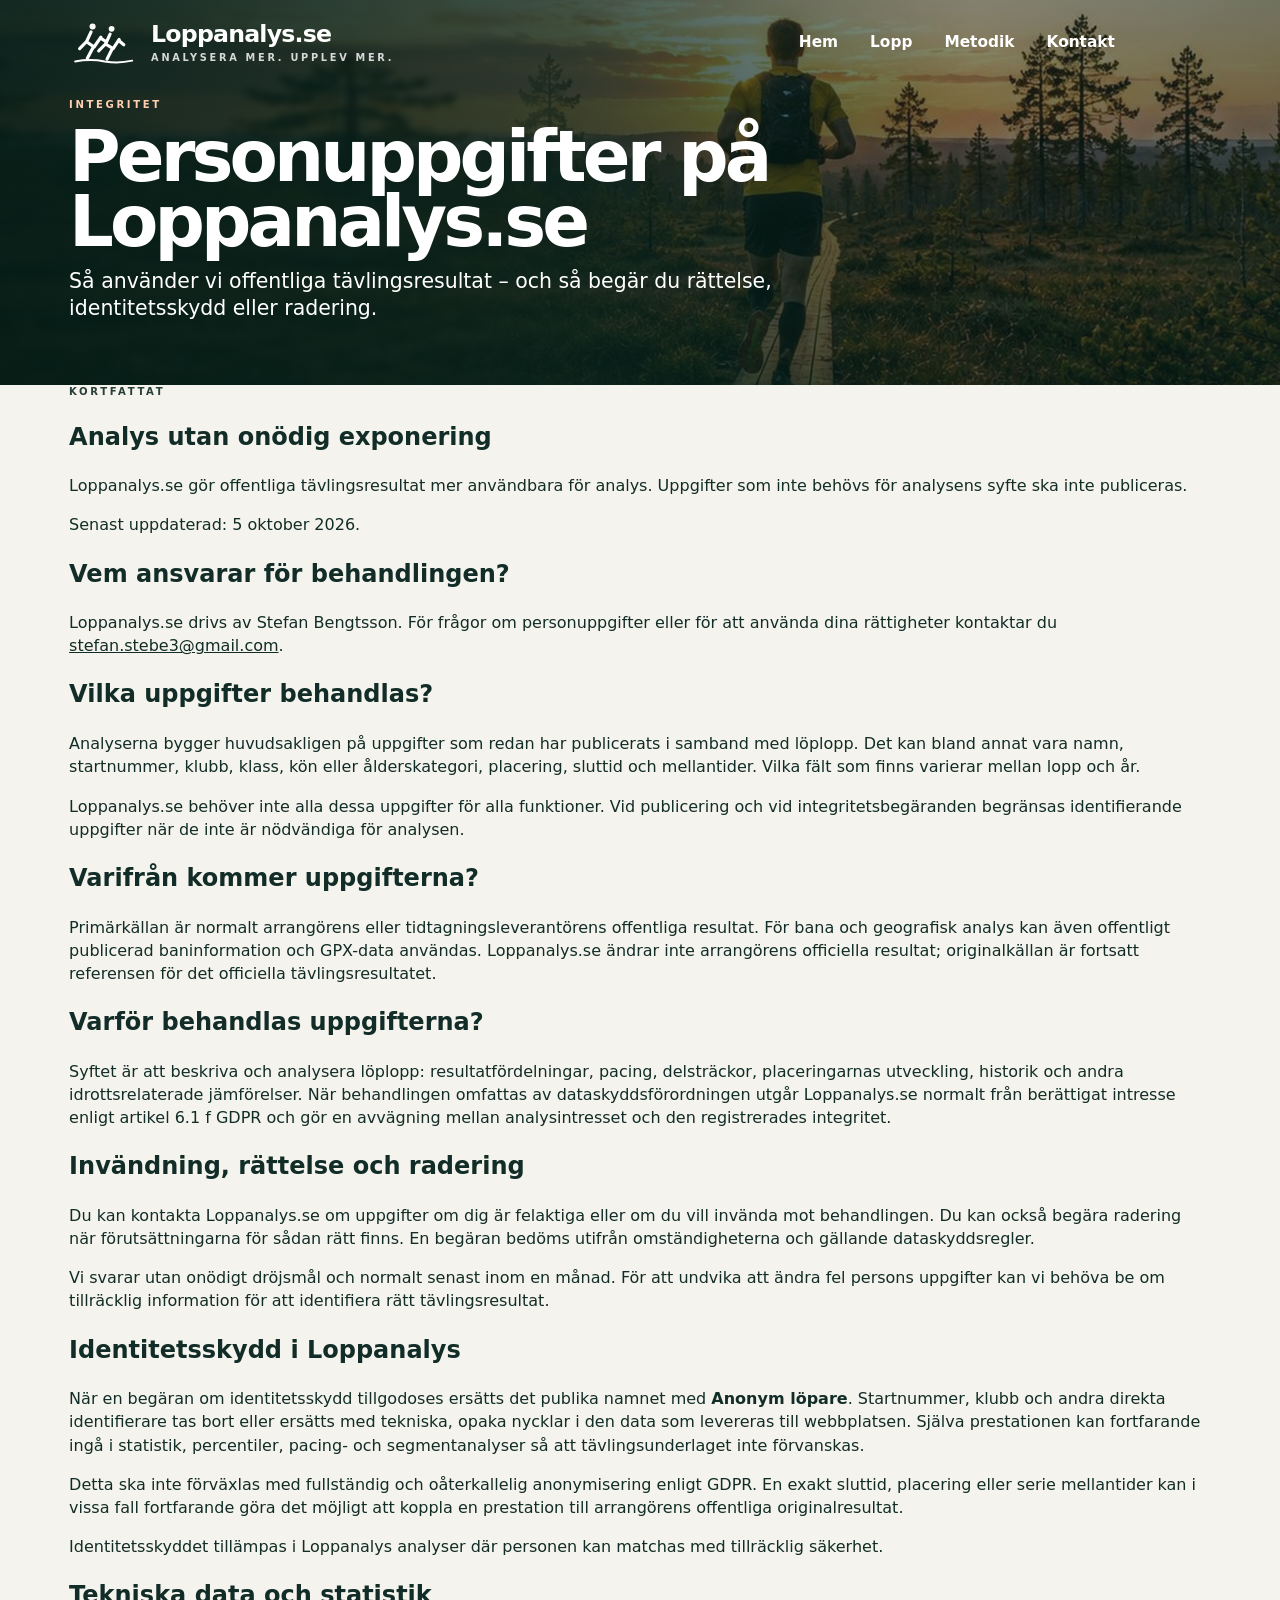
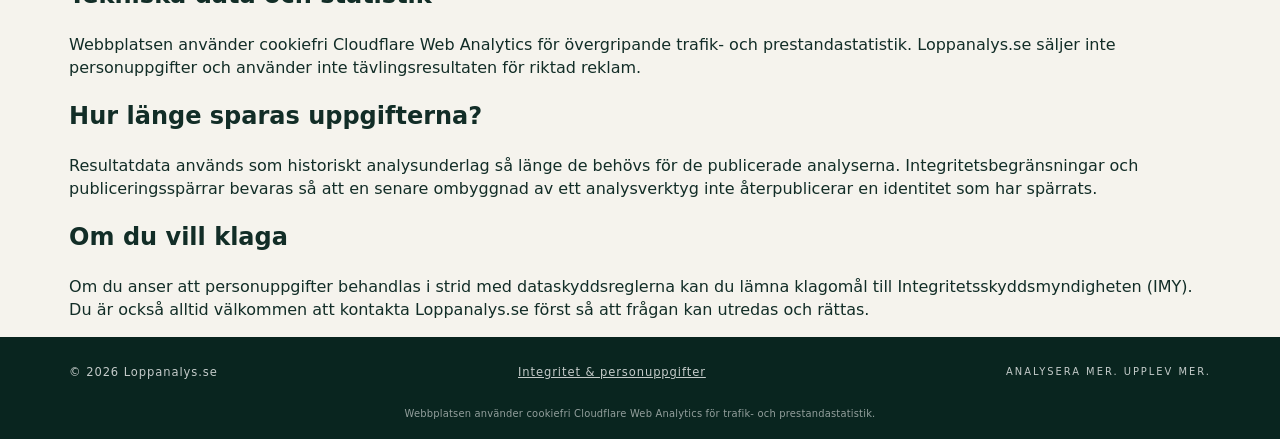
==== integritet/index.html @ 226f14db "Add privacy and personal data information page" ====
<!doctype html>
<html lang="sv">
<head>
  <meta charset="utf-8">
  <meta name="viewport" content="width=device-width, initial-scale=1">
  <title>Integritet och personuppgifter – Loppanalys.se</title>
  <meta name="description" content="Information om hur Loppanalys.se behandlar personuppgifter i offentliga tävlingsresultat och hur du begär rättelse, identitetsskydd eller radering.">
  <meta name="theme-color" content="#0d3129">
  <link rel="canonical" href="https://www.loppanalys.se/integritet/">
  <link rel="icon" href="/assets/brand-mark.svg" type="image/svg+xml">
  <link rel="stylesheet" href="/styles.css?v=20261005-privacy1">
</head>
<body class="catalog-page privacy-page">
  <a class="skip-link" href="#main">Hoppa till innehållet</a>
  <header class="site-header" data-header>
    <a class="brand" href="/#top" aria-label="Loppanalys.se – startsida">
      <img src="/assets/brand-mark-light.svg" alt="" width="84" height="58">
      <span class="brand-copy"><strong>Loppanalys.se</strong><small>Analysera mer. Upplev mer.</small></span>
    </a>
    <button class="menu-toggle" type="button" aria-expanded="false" aria-controls="site-nav" data-menu-toggle>
      <span class="sr-only">Öppna meny</span><span></span><span></span><span></span>
    </button>
    <nav id="site-nav" class="site-nav" aria-label="Huvudnavigering" data-nav>
      <a href="/#top">Hem</a><a href="/lopp/">Lopp</a><a href="/#metodik">Metodik</a><a href="/#kontakt">Kontakt</a>
    </nav>
  </header>

  <main id="main">
    <section class="catalog-hero privacy-hero" aria-labelledby="privacy-title">
      <div class="catalog-hero-media" aria-hidden="true"></div>
      <div class="catalog-hero-overlay" aria-hidden="true"></div>
      <div class="section-shell catalog-hero-inner">
        <p class="eyebrow">Integritet</p>
        <h1 id="privacy-title">Personuppgifter på Loppanalys.se</h1>
        <p class="catalog-lead">Så använder vi offentliga tävlingsresultat – och så begär du rättelse, identitetsskydd eller radering.</p>
      </div>
    </section>

    <section class="privacy-section">
      <div class="section-shell privacy-layout">
        <aside class="privacy-summary">
          <p class="eyebrow">Kortfattat</p>
          <h2>Analys utan onödig exponering</h2>
          <p>Loppanalys.se gör offentliga tävlingsresultat mer användbara för analys. Uppgifter som inte behövs för analysens syfte ska inte publiceras.</p>
          <p>Senast uppdaterad: 5 oktober 2026.</p>
        </aside>

        <div class="privacy-content">
          <section>
            <h2>Vem ansvarar för behandlingen?</h2>
            <p>Loppanalys.se drivs av Stefan Bengtsson. För frågor om personuppgifter eller för att använda dina rättigheter kontaktar du <a href="mailto:stefan.stebe3@gmail.com">stefan.stebe3@gmail.com</a>.</p>
          </section>

          <section>
            <h2>Vilka uppgifter behandlas?</h2>
            <p>Analyserna bygger huvudsakligen på uppgifter som redan har publicerats i samband med löplopp. Det kan bland annat vara namn, startnummer, klubb, klass, kön eller ålderskategori, placering, sluttid och mellantider. Vilka fält som finns varierar mellan lopp och år.</p>
            <p>Loppanalys.se behöver inte alla dessa uppgifter för alla funktioner. Vid publicering och vid integritetsbegäranden begränsas identifierande uppgifter när de inte är nödvändiga för analysen.</p>
          </section>

          <section>
            <h2>Varifrån kommer uppgifterna?</h2>
            <p>Primärkällan är normalt arrangörens eller tidtagningsleverantörens offentliga resultat. För bana och geografisk analys kan även offentligt publicerad baninformation och GPX-data användas. Loppanalys.se ändrar inte arrangörens officiella resultat; originalkällan är fortsatt referensen för det officiella tävlingsresultatet.</p>
          </section>

          <section>
            <h2>Varför behandlas uppgifterna?</h2>
            <p>Syftet är att beskriva och analysera löplopp: resultatfördelningar, pacing, delsträckor, placeringarnas utveckling, historik och andra idrottsrelaterade jämförelser. När behandlingen omfattas av dataskyddsförordningen utgår Loppanalys.se normalt från berättigat intresse enligt artikel 6.1 f GDPR och gör en avvägning mellan analysintresset och den registrerades integritet.</p>
          </section>

          <section>
            <h2>Invändning, rättelse och radering</h2>
            <p>Du kan kontakta Loppanalys.se om uppgifter om dig är felaktiga eller om du vill invända mot behandlingen. Du kan också begära radering när förutsättningarna för sådan rätt finns. En begäran bedöms utifrån omständigheterna och gällande dataskyddsregler.</p>
            <p>Vi svarar utan onödigt dröjsmål och normalt senast inom en månad. För att undvika att ändra fel persons uppgifter kan vi behöva be om tillräcklig information för att identifiera rätt tävlingsresultat.</p>
          </section>

          <section>
            <h2>Identitetsskydd i Loppanalys</h2>
            <p>När en begäran om identitetsskydd tillgodoses ersätts det publika namnet med <strong>Anonym löpare</strong>. Startnummer, klubb och andra direkta identifierare tas bort eller ersätts med tekniska, opaka nycklar i den data som levereras till webbplatsen. Själva prestationen kan fortfarande ingå i statistik, percentiler, pacing- och segmentanalyser så att tävlingsunderlaget inte förvanskas.</p>
            <p>Detta ska inte förväxlas med fullständig och oåterkallelig anonymisering enligt GDPR. En exakt sluttid, placering eller serie mellantider kan i vissa fall fortfarande göra det möjligt att koppla en prestation till arrangörens offentliga originalresultat.</p>
            <p>Identitetsskyddet tillämpas i Loppanalys analyser där personen kan matchas med tillräcklig säkerhet.</p>
          </section>

          <section>
            <h2>Tekniska data och statistik</h2>
            <p>Webbplatsen använder cookiefri Cloudflare Web Analytics för övergripande trafik- och prestandastatistik. Loppanalys.se säljer inte personuppgifter och använder inte tävlingsresultaten för riktad reklam.</p>
          </section>

          <section>
            <h2>Hur länge sparas uppgifterna?</h2>
            <p>Resultatdata används som historiskt analysunderlag så länge de behövs för de publicerade analyserna. Integritetsbegränsningar och publiceringsspärrar bevaras så att en senare ombyggnad av ett analysverktyg inte återpublicerar en identitet som har spärrats.</p>
          </section>

          <section>
            <h2>Om du vill klaga</h2>
            <p>Om du anser att personuppgifter behandlas i strid med dataskyddsreglerna kan du lämna klagomål till Integritetsskyddsmyndigheten (IMY). Du är också alltid välkommen att kontakta Loppanalys.se först så att frågan kan utredas och rättas.</p>
          </section>
        </div>
      </div>
    </section>
  </main>

  <footer class="site-footer">
    <div class="section-shell footer-inner">
      <span>© 2026 Loppanalys.se</span>
      <span><a href="/integritet/">Integritet &amp; personuppgifter</a></span>
      <span>Analysera mer. Upplev mer.</span>
    </div>
    <div class="section-shell footer-analytics">Webbplatsen använder cookiefri Cloudflare Web Analytics för trafik- och prestandastatistik.</div>
  </footer>
  <script type="module" src="/script.js?v=20260930-ost1"></script>
  <script>
    if (window.location.hostname === 'www.loppanalys.se') {
      const cloudflareAnalytics = document.createElement('script');
      cloudflareAnalytics.type = 'module';
      cloudflareAnalytics.src = 'https://static.cloudflareinsights.com/beacon.min.js';
      cloudflareAnalytics.dataset.cfBeacon = '{"token":"5cb546838de64a1788ce6610d6cba5e0"}';
      document.body.appendChild(cloudflareAnalytics);
    }
  </script>
</body>
</html>
---- styles.css ----
:root{
  --pine-950:#09251f;
  --pine-900:#0d3129;
  --pine-800:#123e33;
  --pine-700:#1a5545;
  --paper:#fbfaf6;
  --white:#fff;
  --ink:#122d27;
  --muted:#5d6d68;
  --orange:#f5823a;
  --line:rgba(16,41,35,.12);
  --shadow:0 18px 48px rgba(13,49,41,.13);
  --max:1536px;
}
*{box-sizing:border-box}
html{scroll-behavior:smooth}
body{
  margin:0;
  background:var(--paper);
  color:var(--ink);
  font-family:Inter,ui-sans-serif,system-ui,-apple-system,BlinkMacSystemFont,"Segoe UI",sans-serif;
  line-height:1.45;
  text-rendering:optimizeLegibility;
}
img{display:block;max-width:100%}
a{color:inherit}
button{font:inherit}
.sr-only{position:absolute;width:1px;height:1px;padding:0;margin:-1px;overflow:hidden;clip:rect(0,0,0,0);white-space:nowrap;border:0}
.skip-link{
  position:fixed;left:16px;top:10px;z-index:1000;transform:translateY(-160%);
  background:#fff;color:var(--pine-950);padding:10px 14px;border-radius:10px;font-weight:800;box-shadow:var(--shadow)
}
.skip-link:focus{transform:translateY(0)}

.site-header{
  position:absolute;inset:0 0 auto;z-index:30;
  width:min(100%,var(--max));margin-inline:auto;
  display:flex;align-items:center;justify-content:space-between;gap:28px;
  padding:18px clamp(28px,5.4vw,84px) 14px;
  color:var(--pine-950)
}
.brand{display:flex;align-items:center;gap:12px;text-decoration:none;min-width:max-content}
.brand img{width:70px;height:52px;object-fit:contain}
.brand-copy{display:grid;gap:4px}
.brand-copy strong{font-size:clamp(1.2rem,1.85vw,1.78rem);line-height:.98;font-weight:850;letter-spacing:-.035em}
.brand-copy small{text-transform:uppercase;font-size:.61rem;letter-spacing:.28em;font-weight:720;color:#223e36}
.site-nav{display:flex;align-items:center;gap:clamp(23px,2.5vw,39px);font-size:.96rem;font-weight:600;margin-right:96px}
.site-nav a{text-decoration:none;padding:10px 0 14px;position:relative}
.site-nav a:after{content:"";position:absolute;left:0;right:100%;bottom:4px;height:2px;background:var(--pine-900);transition:right .18s ease}
.site-nav a:hover:after,.site-nav a:focus-visible:after,.site-nav a.active:after{right:0}
.menu-toggle{
  display:none;border:1px solid rgba(11,48,40,.25);background:rgba(255,255,255,.72);
  width:44px;height:44px;border-radius:50%;padding:11px;backdrop-filter:blur(8px)
}
.menu-toggle span:not(.sr-only){display:block;height:2px;background:var(--pine-950);margin:5px 0;border-radius:2px}

.hero{
  position:relative;height:490px;min-height:490px;color:#fff;overflow:hidden;background:#34423a
}
.hero-media{
  position:absolute;inset:0;
  background-image:url('assets/hero-approved.jpg');
  background-size:cover;
  background-position:center 16%;
  transform:scale(1.002)
}
.hero-overlay{
  position:absolute;inset:0;
  background:
    linear-gradient(90deg,rgba(5,24,20,.18) 0%,rgba(5,24,20,.10) 34%,rgba(5,24,20,.01) 62%,rgba(5,24,20,0) 100%),
    linear-gradient(180deg,rgba(255,255,255,.02) 0%,rgba(255,255,255,0) 17%,rgba(3,19,16,.06) 30%,rgba(3,19,16,.17) 56%,rgba(3,19,16,.56) 100%)
}
.hero-inner{
  position:relative;z-index:2;height:100%;
  max-width:var(--max);margin:auto;
  padding:134px clamp(28px,5.4vw,84px) 16px;
  display:flex;flex-direction:column
}
.hero-copy{width:min(545px,48%)}
.hero h1{
  font-size:clamp(4.2rem,5.8vw,5.75rem);line-height:.9;letter-spacing:-.055em;
  margin:0 0 12px;font-weight:900
}
.hero-kicker{
  font-size:clamp(1.65rem,2.4vw,2.25rem);line-height:1.08;margin:0 0 11px;
  letter-spacing:-.025em;font-weight:450
}
.hero-text{
  font-size:clamp(1rem,1.25vw,1.18rem);line-height:1.5;max-width:520px;margin:0;color:rgba(255,255,255,.95)
}
.hero-actions{display:flex;gap:20px;flex-wrap:wrap;margin-top:24px}
.button{
  display:inline-flex;align-items:center;justify-content:center;gap:16px;min-width:198px;
  padding:12px 23px;border-radius:999px;text-decoration:none;font-weight:820;font-size:.92rem;
  transition:transform .18s ease,box-shadow .18s ease,background .18s ease
}
.button:hover,.button:focus-visible{transform:translateY(-2px)}
.button-primary{background:var(--orange);color:#12281f;box-shadow:0 8px 22px rgba(255,132,49,.22)}
.button-primary:hover,.button-primary:focus-visible{background:#ff9554;box-shadow:0 12px 28px rgba(255,132,49,.3)}
.button-ghost{min-width:142px;border:1.5px solid rgba(255,255,255,.95);color:#fff;background:rgba(5,25,20,.14);backdrop-filter:blur(5px)}

.hero-bottom{
  margin-top:auto;display:flex;align-items:flex-end;justify-content:space-between;gap:32px
}
.hero-features{
  width:min(930px,72%);display:grid;grid-template-columns:280px 345px minmax(0,1fr);
  padding-bottom:2px
}
.hero-features article{display:flex;align-items:center;gap:13px;padding:0 25px;border-right:1px solid rgba(255,255,255,.55)}
.hero-features article:first-child{padding-left:0}
.hero-features article:last-child{border-right:0}
.hero-features svg{width:34px;height:34px;flex:0 0 auto;fill:#fff;stroke:#fff;stroke-width:2.4;stroke-linecap:round;stroke-linejoin:round}
.hero-features article:nth-child(2) svg,.hero-features article:nth-child(3) svg{fill:none}
.hero-features div{display:grid;gap:2px}
.hero-features strong{font-size:.89rem;line-height:1.15}
.hero-features span{font-size:.72rem;line-height:1.25;color:rgba(255,255,255,.9)}
.hero-signature{
  margin:0 2px 8px 0;white-space:nowrap;text-transform:uppercase;
  letter-spacing:.28em;font-size:.63rem;font-weight:760;color:rgba(255,255,255,.95)
}
.hero-signature span{padding:0 .45em;color:rgba(255,255,255,.68)}

.section-shell{max-width:var(--max);margin:auto;padding-inline:clamp(28px,5.4vw,84px)}
.race-layout.section-shell{max-width:var(--max)}

.race-section{
  position:relative;background:var(--paper);overflow:hidden;box-shadow:inset 0 -1px rgba(16,41,35,.08)
}
.contour-panel{
  position:absolute;inset:0 72% 0 0;background-image:url('assets/topography.svg');
  background-size:390px 390px;opacity:.19;pointer-events:none
}
.race-layout{
  position:relative;height:317px;
  display:grid;grid-template-columns:minmax(270px,290px) minmax(0,1fr);
  gap:35px;align-items:center;
  padding-top:21px;padding-bottom:23px;
  padding-left:clamp(28px,5.4vw,84px);padding-right:clamp(28px,3vw,46px)
}
.race-intro{align-self:center}
.eyebrow{
  margin:0 0 18px;text-transform:uppercase;letter-spacing:.26em;
  font-size:.63rem;font-weight:850;color:#263f38
}
.race-intro h2{
  font-size:clamp(2rem,2.35vw,2.25rem);line-height:1.06;letter-spacing:-.045em;
  margin:0 0 18px;max-width:310px
}
.race-intro>p:last-child{color:#3f4d49;font-size:.98rem;line-height:1.42;max-width:310px;margin:0}

.race-grid{display:grid;grid-template-columns:repeat(3,minmax(0,1fr));gap:18px}
.race-card{
  height:270px;background:#fff;border-radius:14px;overflow:hidden;
  box-shadow:0 8px 24px rgba(13,49,41,.09);min-width:0;position:relative;
  border:1px solid rgba(18,45,39,.07);
  transition:transform .2s ease,box-shadow .2s ease
}
.race-card-hit{display:block;color:inherit;text-decoration:none;height:100%}
.race-card.available:hover,.race-card.available:focus-within{transform:translateY(-4px);box-shadow:0 16px 34px rgba(8,31,26,.16)}
.race-card-media{height:176px;background:#899a92;position:relative;overflow:hidden}
.race-card-media img{width:100%;height:100%;object-fit:cover;transition:transform .55s ease}
.race-card.available:hover .race-card-media img,.race-card.available:focus-within .race-card-media img{transform:scale(1.035)}
.race-card-media:after{
  content:"";position:absolute;inset:0;
  background:linear-gradient(0deg,rgba(7,31,25,.12),transparent 50%)
}
.status-pill{
  position:absolute;z-index:2;right:9px;top:9px;background:rgba(255,255,255,.94);
  border-radius:999px;padding:6px 11px;font-size:.64rem;font-weight:850;letter-spacing:.035em;text-transform:uppercase;
  color:#32423d;box-shadow:0 3px 10px rgba(0,0,0,.08)
}
.status-pill.available:before{content:"";display:inline-block;width:7px;height:7px;margin-right:6px;background:#53b76b;border-radius:50%}
.race-card-body{
  min-height:94px;display:grid;grid-template-columns:1fr auto;gap:14px;
  padding:10px 14px 12px 15px;align-items:center
}
.race-card-body h3{font-size:1.12rem;line-height:1.08;margin:0 0 6px;letter-spacing:-.025em}
.race-card-body p{margin:0;color:#6a706e;font-size:.71rem;line-height:1.45}
.race-card-action{
  width:39px;height:39px;border-radius:50%;background:#eff0ec;display:grid;place-items:center;
  font-size:1.16rem;font-weight:760;color:#17382f;
  transition:background .18s ease,transform .18s ease
}
.race-card.available:hover .race-card-action,.race-card.available:focus-within .race-card-action{background:var(--orange);transform:translateX(2px)}
.race-card.coming .race-card-media img{filter:none;transform:none}
.race-card.coming .race-card-media:after{background:transparent}
.race-card.coming .race-card-action{color:#223b33}

.insight-band{
  position:relative;height:217px;min-height:217px;color:#fff;background:#0d3129;overflow:hidden
}
.insight-bg{
  position:absolute;inset:0;
  background:
    linear-gradient(90deg,rgba(7,34,28,.84),rgba(7,38,31,.90)),
    url('assets/insight-approved.jpg') center center/cover no-repeat;
  filter:saturate(.78)
}
.insight-layout{
  position:relative;z-index:1;height:217px;min-height:217px;
  display:grid;grid-template-columns:270px minmax(0,1fr) 290px;
  align-items:center;gap:20px;
  padding-top:20px;padding-bottom:20px
}
.insight-quote{margin:0;padding:0 22px 0 0;align-self:center;position:relative}
.insight-quote>span{
  display:block;color:var(--orange);font-family:Georgia,serif;
  font-size:4rem;line-height:.6;font-weight:800;margin:0 0 10px -4px
}
.insight-quote p{
  margin:0;color:#fff;font-family:Georgia,"Times New Roman",serif;
  font-style:italic;font-size:1.78rem;line-height:1.08;letter-spacing:-.02em
}
.insight-quote i{display:block;width:48px;height:4px;background:var(--orange);margin:20px 0 0 8px;transform:rotate(-4deg)}

.insight-features{
  display:grid;grid-template-columns:repeat(4,minmax(0,1fr));align-items:start
}
.insight-features article{text-align:center;padding:0 10px}
.insight-features svg{
  display:block;margin:0 auto 9px;width:39px;height:39px;
  fill:#fff;stroke:#fff;stroke-width:2.4;stroke-linecap:round;stroke-linejoin:round
}
.insight-features article:nth-child(2) svg,
.insight-features article:nth-child(3) svg,
.insight-features article:nth-child(4) svg{fill:none}
.insight-features strong{display:block;font-size:.82rem;line-height:1.2;margin-bottom:8px}
.insight-features p{margin:0;color:rgba(255,255,255,.9);font-size:.72rem;line-height:1.45}

.insight-brand{
  min-height:166px;border-left:1px solid rgba(255,255,255,.55);
  display:flex;flex-direction:column;align-items:center;justify-content:center;text-align:center;padding-left:26px
}
.insight-brand img{width:65px;height:44px;margin-bottom:1px}
.insight-brand strong{font-size:1.18rem;line-height:1;font-weight:850;letter-spacing:-.025em}
.insight-brand small{text-transform:uppercase;letter-spacing:.25em;font-size:.49rem;margin-top:10px;font-weight:750;color:rgba(255,255,255,.88)}
.brand-rule{width:56px;height:1px;background:rgba(255,255,255,.55);margin:15px 0 12px}
.insight-brand p{
  margin:0;text-transform:uppercase;letter-spacing:.36em;font-size:.59rem;white-space:nowrap;color:#fff
}

/* Four featured analyses: keep the existing card visual language in a balanced 2-by-2 grid. */
.race-layout{height:auto;min-height:317px;padding-top:34px;padding-bottom:34px}
.race-layout .race-grid{grid-template-columns:repeat(2,minmax(0,1fr))}
.race-layout .race-card{height:auto;min-height:294px}

@media (max-width:1120px){
  .site-header{padding-inline:28px}
  .site-nav{margin-right:0}
  .hero-inner,.section-shell{padding-inline:28px}
  .hero-copy{width:58%}
  .hero-signature{display:none}
  .hero-features{width:100%;grid-template-columns:repeat(3,minmax(0,1fr))}
  .race-layout{grid-template-columns:250px minmax(0,1fr);gap:24px}
  .race-card{height:262px}.race-card-media{height:168px}
  .insight-layout{grid-template-columns:210px 1fr 230px}
  .insight-quote p{font-size:1.48rem}
  .insight-features article{padding-inline:5px}
}
@media (max-width:900px){
  .site-nav{gap:18px;font-size:.9rem}
  .insight-band{height:auto;min-height:0}
  .insight-layout{height:auto;min-height:0}
  .hero{height:570px;min-height:570px}
  .hero-inner{padding-top:126px}
  .hero-copy{width:68%}
  .hero-features strong{font-size:.8rem}.hero-features span{font-size:.66rem}
  .race-layout{height:auto;grid-template-columns:1fr;gap:22px;padding-top:34px;padding-bottom:36px}
  .race-intro{display:grid;grid-template-columns:1fr 1fr;column-gap:30px}
  .race-intro .eyebrow{grid-column:1/-1;margin-bottom:8px}
  .race-intro h2{max-width:460px;margin-bottom:0}
  .race-grid{width:100%}
  .insight-layout{grid-template-columns:1fr;gap:28px;padding-top:38px;padding-bottom:38px}
  .insight-quote{text-align:center;padding:0}
  .insight-quote>span{margin-left:0}
  .insight-quote i{margin-inline:auto}
  .insight-brand{border-left:0;border-top:1px solid rgba(255,255,255,.4);padding:28px 0 0;min-height:0}
}
@media (max-width:720px){
  .site-header{padding:14px 18px}
  .brand img{width:64px;height:46px}.brand-copy strong{font-size:1.05rem}.brand-copy small{font-size:.46rem;letter-spacing:.2em}
  .menu-toggle{display:block;z-index:32}
  .site-nav{
    position:absolute;right:18px;top:70px;display:none;min-width:190px;padding:10px;border-radius:14px;
    background:rgba(250,249,245,.97);box-shadow:var(--shadow);color:var(--pine-950);
    flex-direction:column;align-items:stretch;gap:0
  }
  .site-nav.open{display:flex}
  .site-nav a{padding:9px 11px}.site-nav a:after{display:none}
  .hero{height:710px;min-height:710px}
  .hero-media{background-position:62% center}
  .hero-overlay{
    background:
      linear-gradient(180deg,rgba(255,255,255,.08) 0%,rgba(6,28,23,.10) 17%,rgba(5,27,22,.55) 42%,rgba(3,20,16,.82) 100%),
      linear-gradient(90deg,rgba(4,24,19,.5),rgba(4,24,19,.08))
  }
  .hero-inner{padding:125px 20px 17px}
  .hero-copy{width:100%;max-width:560px}
  .hero h1{font-size:clamp(3.7rem,16vw,5rem)}
  .hero-kicker{font-size:1.48rem}
  .hero-text{font-size:.98rem;max-width:500px}
  .hero-actions{gap:10px}.button{min-width:0;padding:11px 16px;font-size:.86rem}
  .hero-bottom{display:block}
  .hero-features{grid-template-columns:1fr;padding-top:10px}
  .hero-features article{padding:10px 0;border-right:0;border-top:1px solid rgba(255,255,255,.28)}
  .hero-features svg{width:29px;height:29px}
  .section-shell{padding-inline:20px}
  .race-intro{display:block}.race-intro h2{margin-bottom:12px}
  .race-grid,.race-layout .race-grid{grid-template-columns:1fr}
  .race-card{height:auto}.race-card-media{height:auto;aspect-ratio:2/1}.race-card-body{min-height:94px}
  .insight-features{grid-template-columns:repeat(2,1fr);row-gap:34px}
}
@media (max-width:430px){
  .brand-copy small{display:none}
  .hero{height:825px;min-height:825px}
  .hero-inner{padding-top:117px}
  .hero h1{font-size:3.7rem}
  .hero-kicker{font-size:1.35rem}
  .hero-actions .button{flex:1 1 100%}
  .race-intro h2{font-size:2rem}
  .insight-features{grid-template-columns:1fr}
  .insight-brand p{letter-spacing:.25em;font-size:.53rem}
}
@media (prefers-reduced-motion:reduce){
  html{scroll-behavior:auto}
  *,*:before,*:after{transition:none!important;animation:none!important}
}

/* Shared focus, methodology, contact and race catalogue */
:where(a,button):focus-visible{outline:3px solid var(--orange);outline-offset:4px}
#metodik,#kontakt{scroll-margin-top:24px}

.method-section{
  position:relative;overflow:hidden;background:#f5f3ed;
  border-bottom:1px solid var(--line)
}
.method-contour{
  position:absolute;inset:0 0 0 67%;background:url('/assets/topography.svg') center/430px 430px;
  opacity:.13;pointer-events:none
}
.method-layout{
  position:relative;display:grid;grid-template-columns:minmax(250px,320px) minmax(0,1fr);
  gap:clamp(42px,5vw,78px);padding-top:76px;padding-bottom:82px
}
.method-intro{align-self:start;position:sticky;top:32px}
.method-intro .eyebrow,.contact-copy .eyebrow,.catalog-heading .eyebrow{color:#c85b21}
.method-intro h2,.contact-copy h2,.catalog-heading h2{
  margin:0;letter-spacing:-.045em;line-height:1.04;font-size:clamp(2.25rem,3.2vw,3.35rem)
}
.method-lead{margin:20px 0 14px;font-size:1.14rem;font-weight:760;color:var(--pine-800)}
.method-intro>p:last-child{margin:0;color:#455651;line-height:1.65;font-size:.97rem}
.method-grid{display:grid;grid-template-columns:repeat(2,minmax(0,1fr));gap:18px}
.method-card{
  position:relative;min-width:0;padding:27px 27px 25px;background:rgba(255,255,255,.88);
  border:1px solid rgba(18,45,39,.09);border-radius:16px;box-shadow:0 12px 34px rgba(13,49,41,.075)
}
.method-card:before{
  content:"";position:absolute;left:27px;top:0;width:42px;height:3px;background:var(--orange);border-radius:0 0 4px 4px
}
.method-label{
  margin:0 0 12px;text-transform:uppercase;letter-spacing:.2em;font-size:.62rem;
  font-weight:850;color:#a7481c
}
.method-card h3{margin:0 0 13px;font-size:1.18rem;line-height:1.2;letter-spacing:-.025em}
.method-card p:not(.method-label){margin:0;color:#52615d;font-size:.84rem;line-height:1.58}
.method-card p+p{margin-top:10px!important}

.contact-section{position:relative;overflow:hidden;background:var(--paper)}
.contact-contour{
  position:absolute;inset:0 64% 0 0;background:url('/assets/topography.svg') center/410px 410px;
  opacity:.16;pointer-events:none
}
.contact-layout{
  position:relative;display:grid;grid-template-columns:minmax(0,.95fr) minmax(360px,1.05fr);
  gap:clamp(48px,7vw,104px);align-items:center;padding-top:74px;padding-bottom:78px
}
.contact-copy h2{margin-bottom:24px}
.contact-copy>p:not(.eyebrow){max-width:660px;margin:0;color:#465752;font-size:.96rem;line-height:1.64}
.contact-copy>p+p{margin-top:13px!important}
.contact-options{display:grid;gap:12px}
.contact-card{
  display:grid;grid-template-columns:46px minmax(0,1fr) auto;align-items:center;gap:16px;
  min-width:0;padding:17px 19px;text-decoration:none;background:#fff;border:1px solid rgba(18,45,39,.1);
  border-radius:15px;box-shadow:0 8px 24px rgba(13,49,41,.075);
  transition:transform .18s ease,border-color .18s ease,box-shadow .18s ease
}
.contact-card:hover,.contact-card:focus-visible{
  transform:translateY(-2px);border-color:rgba(245,130,58,.7);box-shadow:0 13px 28px rgba(13,49,41,.12)
}
.contact-card svg{
  width:42px;height:42px;padding:8px;border-radius:12px;background:#edf1ed;
  fill:none;stroke:var(--pine-800);stroke-width:1.8;stroke-linecap:round;stroke-linejoin:round
}
.contact-card .icon-dot,.contact-card .icon-fill{fill:var(--pine-800);stroke:none}
.contact-card>span:nth-child(2){display:grid;min-width:0;gap:3px}
.contact-card strong{font-size:.8rem;text-transform:uppercase;letter-spacing:.1em}
.contact-card small{min-width:0;color:#5a6864;font-size:.82rem;line-height:1.35;overflow-wrap:anywhere}
.contact-arrow{font-size:1.25rem;font-weight:750;color:var(--pine-800)}

.site-footer{background:var(--pine-950);color:rgba(255,255,255,.76)}
.footer-inner{
  min-height:70px;display:flex;align-items:center;justify-content:space-between;gap:22px;
  font-size:.72rem;letter-spacing:.08em
}
.footer-inner span:last-child{text-transform:uppercase;letter-spacing:.2em;font-size:.62rem}

.catalog-page{background:#f5f3ed}
.catalog-page .site-header{color:#fff}
.catalog-page .brand-copy small{color:rgba(255,255,255,.82)}
.catalog-page .site-nav a:after{background:var(--orange)}
.catalog-page .menu-toggle{border-color:rgba(255,255,255,.46);background:rgba(6,31,25,.32)}
.catalog-page .menu-toggle span:not(.sr-only){background:#fff}
.catalog-hero{
  position:relative;height:385px;min-height:385px;color:#fff;overflow:hidden;background:var(--pine-900)
}
.catalog-hero-media{
  position:absolute;inset:0;background:url('/assets/hero-approved.jpg') center 16%/cover no-repeat;
  transform:scale(1.002)
}
.catalog-hero-overlay{
  position:absolute;inset:0;background:
    linear-gradient(90deg,rgba(5,30,24,.86) 0%,rgba(7,38,31,.62) 45%,rgba(7,38,31,.18) 76%,rgba(7,38,31,.28) 100%),
    linear-gradient(180deg,rgba(5,28,23,.35),rgba(5,28,23,.58))
}
.catalog-hero-inner{
  position:relative;z-index:1;height:100%;display:flex;flex-direction:column;justify-content:flex-end;
  padding-top:124px;padding-bottom:54px
}
.catalog-hero .eyebrow{color:#ffd0b0;margin-bottom:13px}
.catalog-hero h1{
  margin:0 0 13px;font-size:clamp(3.35rem,5.5vw,5rem);line-height:.92;letter-spacing:-.055em
}
.catalog-hero .catalog-lead{margin:0 0 8px;max-width:710px;font-size:clamp(1.1rem,1.6vw,1.45rem);line-height:1.35}
.catalog-hero .catalog-note{margin:0;max-width:650px;color:rgba(255,255,255,.82);font-size:.94rem}
.catalog-section{position:relative;overflow:hidden;background:#f5f3ed}
.catalog-section:before{
  content:"";position:absolute;inset:0 72% 0 0;background:url('/assets/topography.svg') center/430px 430px;
  opacity:.15
}
.catalog-shell{position:relative;max-width:1320px;padding-top:64px;padding-bottom:72px}
.catalog-heading{display:grid;grid-template-columns:minmax(250px,.7fr) minmax(320px,1fr);gap:50px;align-items:end;margin-bottom:34px}
.catalog-heading .eyebrow{grid-column:1/-1;margin-bottom:-30px}
.catalog-heading h2{font-size:clamp(2.1rem,3vw,3rem)}
.catalog-heading>p:last-child{margin:0;color:#52615d;line-height:1.6;max-width:570px}
.catalog-grid{grid-template-columns:repeat(3,minmax(0,1fr));gap:24px}
.catalog-grid .race-card{height:auto;min-height:310px}
.catalog-grid .race-card-media{height:190px}
.catalog-grid .race-card-body{min-height:120px;padding:14px 18px 15px}
.catalog-grid .race-card-body h3{font-size:1.22rem}
.catalog-grid .race-card-body p{font-size:.82rem}
.catalog-grid .race-card.coming{opacity:.82}
.catalog-endnote{
  display:flex;align-items:center;justify-content:space-between;gap:24px;margin-top:34px;
  padding:22px 25px;border:1px solid rgba(18,45,39,.1);border-radius:15px;background:rgba(255,255,255,.72)
}
.catalog-endnote p{margin:0;color:#455651}
.catalog-endnote a{font-weight:800;color:var(--pine-800);text-underline-offset:4px}

@media (max-width:1050px){
  .method-layout{grid-template-columns:1fr;gap:35px}
  .method-intro{position:static;max-width:760px}
  .contact-layout{grid-template-columns:1fr;gap:38px}
  .contact-copy{max-width:800px}
  .contact-options{grid-template-columns:repeat(3,minmax(0,1fr))}
  .contact-card{grid-template-columns:40px minmax(0,1fr);align-content:start}
  .contact-card svg{width:38px;height:38px}
  .contact-arrow{display:none}
  .catalog-grid{grid-template-columns:repeat(2,minmax(0,1fr))}
}
@media (max-width:720px){
  #metodik,#kontakt{scroll-margin-top:0}
  .method-layout,.contact-layout{padding-top:54px;padding-bottom:58px}
  .method-grid{grid-template-columns:1fr}
  .method-card{padding:25px 22px 23px}
  .method-card:before{left:22px}
  .contact-options{grid-template-columns:1fr}
  .contact-card{grid-template-columns:42px minmax(0,1fr) auto}
  .contact-arrow{display:block}
  .footer-inner{min-height:82px;flex-direction:column;justify-content:center;text-align:center;gap:6px}
  .catalog-page .site-nav{color:var(--pine-950)}
  .catalog-page .site-nav a:after{display:none}
  .catalog-hero{height:430px;min-height:430px}
  .catalog-hero-media{background-position:64% 16%}
  .catalog-hero-overlay{background:linear-gradient(90deg,rgba(4,28,22,.86),rgba(5,31,25,.46)),linear-gradient(180deg,rgba(5,28,23,.22),rgba(5,28,23,.7))}
  .catalog-hero-inner{padding-top:115px;padding-bottom:48px}
  .catalog-hero h1{font-size:3.45rem}
  .catalog-section:before{inset:0 35% 0 0}
  .catalog-shell{padding-top:49px;padding-bottom:58px}
  .catalog-heading{display:block;margin-bottom:26px}
  .catalog-heading .eyebrow{margin-bottom:15px}
  .catalog-heading h2{margin-bottom:15px}
  .catalog-grid{grid-template-columns:1fr}
  .catalog-grid .race-card{height:auto}
  .catalog-grid .race-card-media{height:auto;aspect-ratio:2/1}
  .catalog-grid .race-card-body{min-height:108px}
  .catalog-endnote{align-items:flex-start;flex-direction:column}
}
@media (max-width:430px){
  .method-intro h2,.contact-copy h2{font-size:2.25rem}
  .method-card h3{font-size:1.08rem}
  .contact-card{padding:15px 14px;gap:12px}
  .contact-card small{font-size:.77rem}
  .catalog-hero h1{font-size:3.15rem}
  .catalog-hero .catalog-lead{font-size:1.05rem}
}
.footer-analytics{
  padding-top:0;
  padding-bottom:18px;
  text-align:center;
  font-size:.62rem;
  line-height:1.4;
  color:rgba(255,255,255,.56);
  letter-spacing:.02em;
}
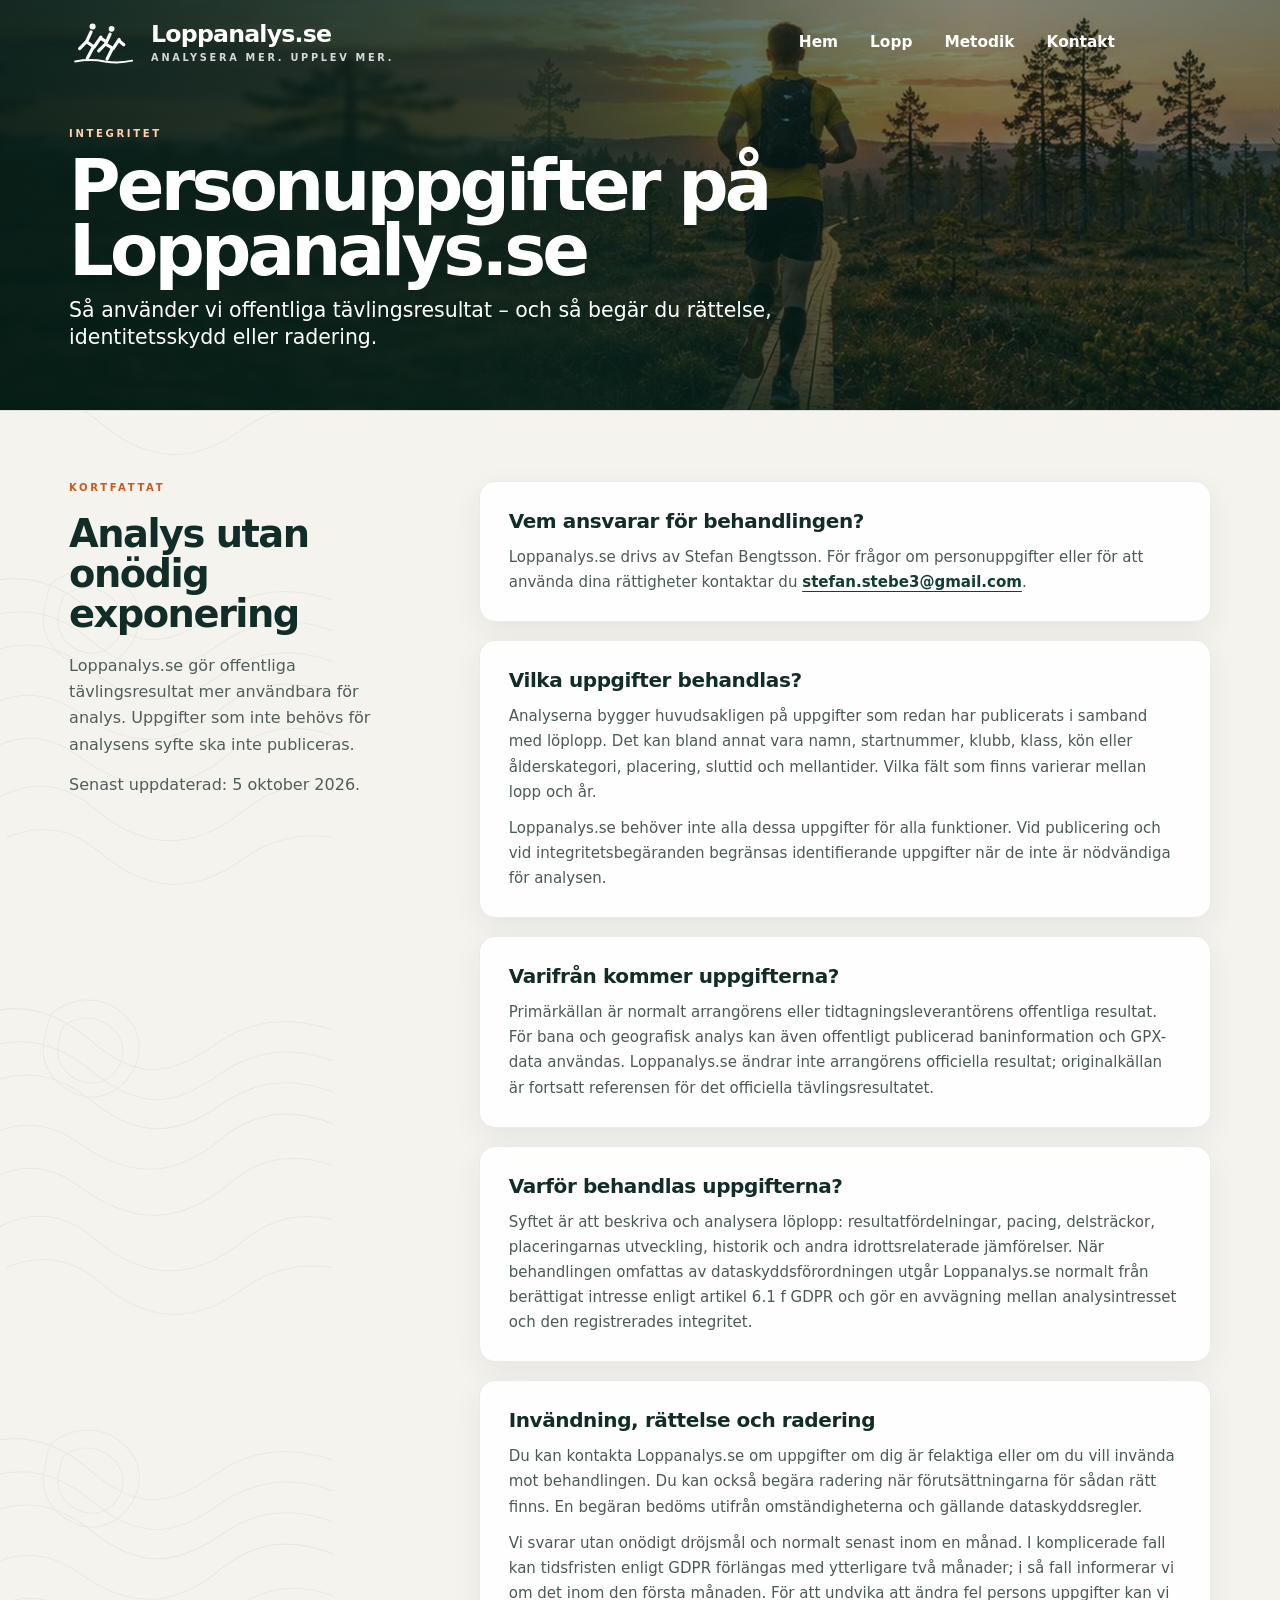
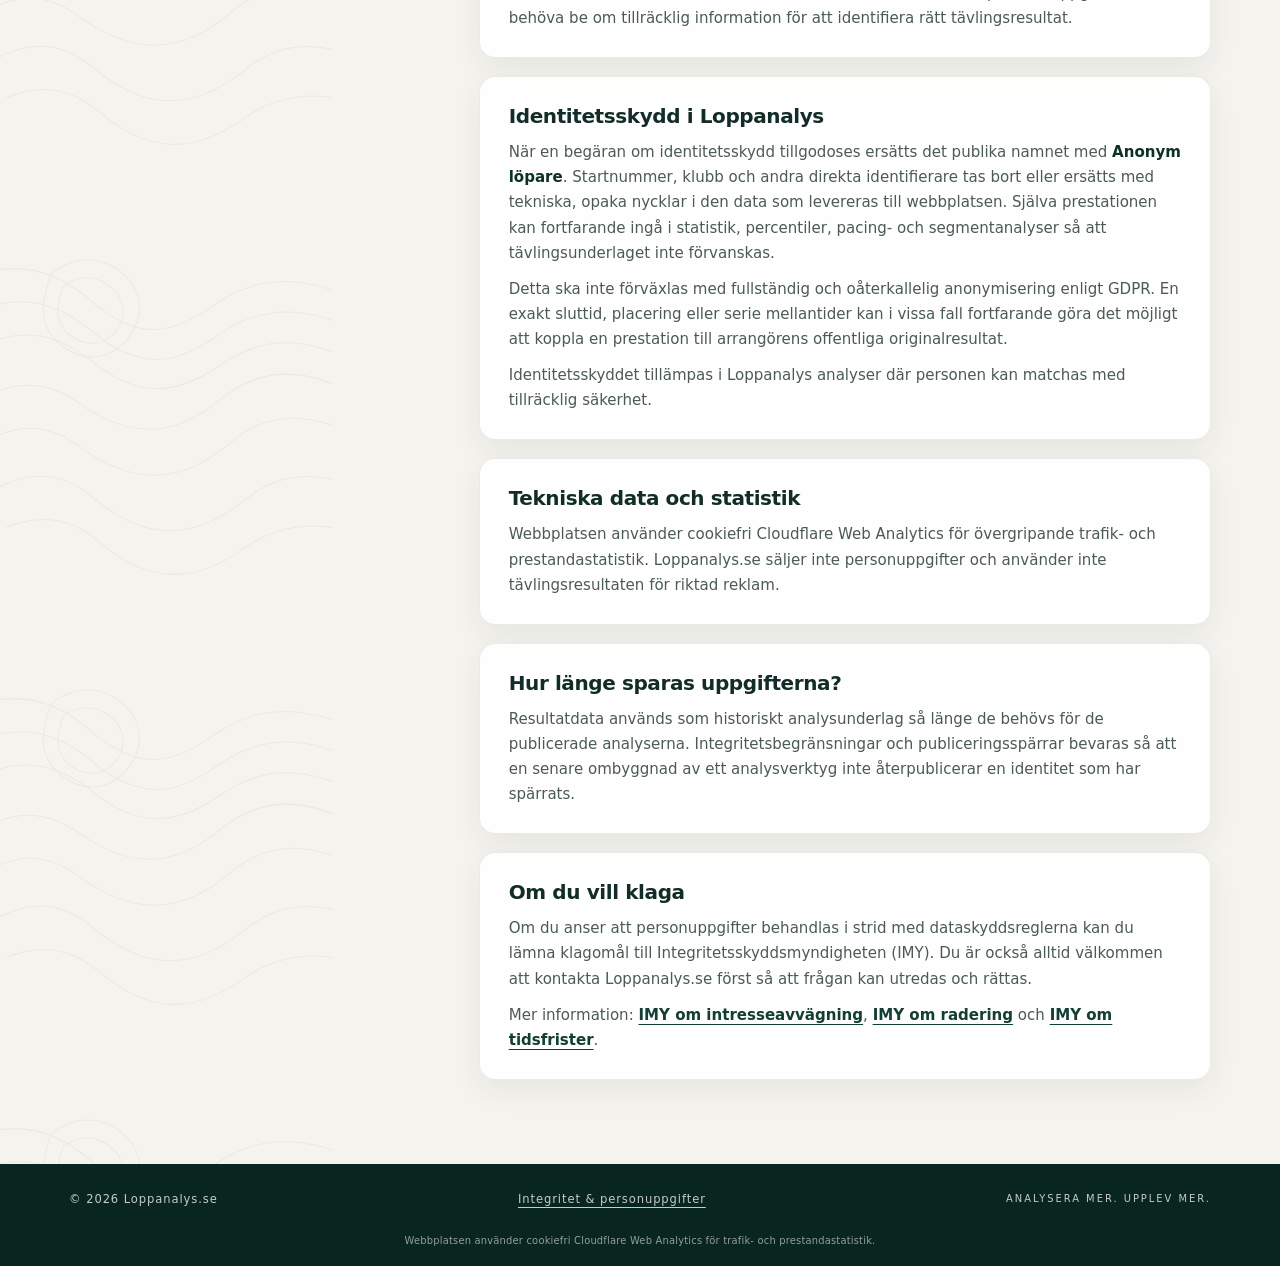
==== commit 0e071937: "Refine privacy rights text against current IMY guidance" ====
--- a/integritet/index.html
+++ b/integritet/index.html
@@ -70,7 +70,7 @@
           <section>
             <h2>Invändning, rättelse och radering</h2>
             <p>Du kan kontakta Loppanalys.se om uppgifter om dig är felaktiga eller om du vill invända mot behandlingen. Du kan också begära radering när förutsättningarna för sådan rätt finns. En begäran bedöms utifrån omständigheterna och gällande dataskyddsregler.</p>
-            <p>Vi svarar utan onödigt dröjsmål och normalt senast inom en månad. För att undvika att ändra fel persons uppgifter kan vi behöva be om tillräcklig information för att identifiera rätt tävlingsresultat.</p>
+            <p>Vi svarar utan onödigt dröjsmål och normalt senast inom en månad. I komplicerade fall kan tidsfristen enligt GDPR förlängas med ytterligare två månader; i så fall informerar vi om det inom den första månaden. För att undvika att ändra fel persons uppgifter kan vi behöva be om tillräcklig information för att identifiera rätt tävlingsresultat.</p>
           </section>
 
           <section>
@@ -93,6 +93,7 @@
           <section>
             <h2>Om du vill klaga</h2>
             <p>Om du anser att personuppgifter behandlas i strid med dataskyddsreglerna kan du lämna klagomål till Integritetsskyddsmyndigheten (IMY). Du är också alltid välkommen att kontakta Loppanalys.se först så att frågan kan utredas och rättas.</p>
+            <p class="privacy-sources">Mer information: <a href="https://www.imy.se/verksamhet/dataskydd/det-har-galler-enligt-gdpr/rattslig-grund/intresseavvagning/" target="_blank" rel="noopener noreferrer">IMY om intresseavvägning</a>, <a href="https://www.imy.se/privatperson/dataskydd/dina-rattigheter/radering/" target="_blank" rel="noopener noreferrer">IMY om radering</a> och <a href="https://www.imy.se/privatperson/dataskydd/dina-rattigheter/galler-for-alla-rattigheterna/tidsfrister/" target="_blank" rel="noopener noreferrer">IMY om tidsfrister</a>.</p>
           </section>
         </div>
       </div>
--- a/styles.css
+++ b/styles.css
@@ -238,11 +238,6 @@
 .insight-brand p{
   margin:0;text-transform:uppercase;letter-spacing:.36em;font-size:.59rem;white-space:nowrap;color:#fff
 }
-
-/* Four featured analyses: keep the existing card visual language in a balanced 2-by-2 grid. */
-.race-layout{height:auto;min-height:317px;padding-top:34px;padding-bottom:34px}
-.race-layout .race-grid{grid-template-columns:repeat(2,minmax(0,1fr))}
-.race-layout .race-card{height:auto;min-height:294px}
 
 @media (max-width:1120px){
   .site-header{padding-inline:28px}
@@ -306,7 +301,7 @@
   .hero-features svg{width:29px;height:29px}
   .section-shell{padding-inline:20px}
   .race-intro{display:block}.race-intro h2{margin-bottom:12px}
-  .race-grid,.race-layout .race-grid{grid-template-columns:1fr}
+  .race-grid{grid-template-columns:1fr}
   .race-card{height:auto}.race-card-media{height:auto;aspect-ratio:2/1}.race-card-body{min-height:94px}
   .insight-features{grid-template-columns:repeat(2,1fr);row-gap:34px}
 }
@@ -403,6 +398,8 @@
   font-size:.72rem;letter-spacing:.08em
 }
 .footer-inner span:last-child{text-transform:uppercase;letter-spacing:.2em;font-size:.62rem}
+.footer-inner a{color:inherit;text-underline-offset:4px}
+.footer-inner a:hover,.footer-inner a:focus-visible{color:#fff}
 
 .catalog-page{background:#f5f3ed}
 .catalog-page .site-header{color:#fff}
@@ -443,7 +440,7 @@
 .catalog-heading h2{font-size:clamp(2.1rem,3vw,3rem)}
 .catalog-heading>p:last-child{margin:0;color:#52615d;line-height:1.6;max-width:570px}
 .catalog-grid{grid-template-columns:repeat(3,minmax(0,1fr));gap:24px}
-.catalog-grid .race-card{height:auto;min-height:310px}
+.catalog-grid .race-card{height:310px}
 .catalog-grid .race-card-media{height:190px}
 .catalog-grid .race-card-body{min-height:120px;padding:14px 18px 15px}
 .catalog-grid .race-card-body h3{font-size:1.22rem}
@@ -512,3 +509,41 @@
   color:rgba(255,255,255,.56);
   letter-spacing:.02em;
 }
+
+
+/* Privacy and personal-data information */
+.privacy-hero{height:410px;min-height:410px}
+.privacy-hero .catalog-hero-inner{padding-bottom:50px}
+.privacy-section{position:relative;background:#f5f3ed;border-top:1px solid var(--line)}
+.privacy-section:before{
+  content:"";position:absolute;inset:0 74% 0 0;
+  background:url('/assets/topography.svg') center/430px 430px;opacity:.12;pointer-events:none
+}
+.privacy-layout{
+  position:relative;display:grid;grid-template-columns:minmax(250px,320px) minmax(0,760px);
+  justify-content:space-between;gap:clamp(46px,7vw,110px);padding-top:70px;padding-bottom:84px
+}
+.privacy-summary{align-self:start;position:sticky;top:30px}
+.privacy-summary .eyebrow{color:#c85b21}
+.privacy-summary h2{margin:0 0 18px;font-size:clamp(2rem,3vw,2.8rem);line-height:1.05;letter-spacing:-.04em}
+.privacy-summary p:not(.eyebrow){margin:0;color:#4f5e5a;line-height:1.65}
+.privacy-summary p+p{margin-top:14px!important}
+.privacy-content{display:grid;gap:18px}
+.privacy-content section{
+  background:rgba(255,255,255,.9);border:1px solid rgba(18,45,39,.09);
+  border-radius:16px;padding:27px 29px 26px;box-shadow:0 10px 30px rgba(13,49,41,.065)
+}
+.privacy-content h2{margin:0 0 12px;font-size:1.25rem;line-height:1.2;letter-spacing:-.02em}
+.privacy-content p{margin:0;color:#4b5a56;line-height:1.67;font-size:.94rem}
+.privacy-content p+p{margin-top:11px}
+.privacy-content a{font-weight:760;color:var(--pine-800);text-underline-offset:4px}
+.privacy-content strong{color:var(--pine-900)}
+.privacy-sources{font-size:.88rem}
+@media (max-width:900px){
+  .privacy-layout{grid-template-columns:1fr;gap:32px;padding-top:52px;padding-bottom:64px}
+  .privacy-summary{position:static;max-width:760px}
+}
+@media (max-width:720px){
+  .privacy-hero{height:460px;min-height:460px}
+  .privacy-content section{padding:24px 21px 23px}
+}
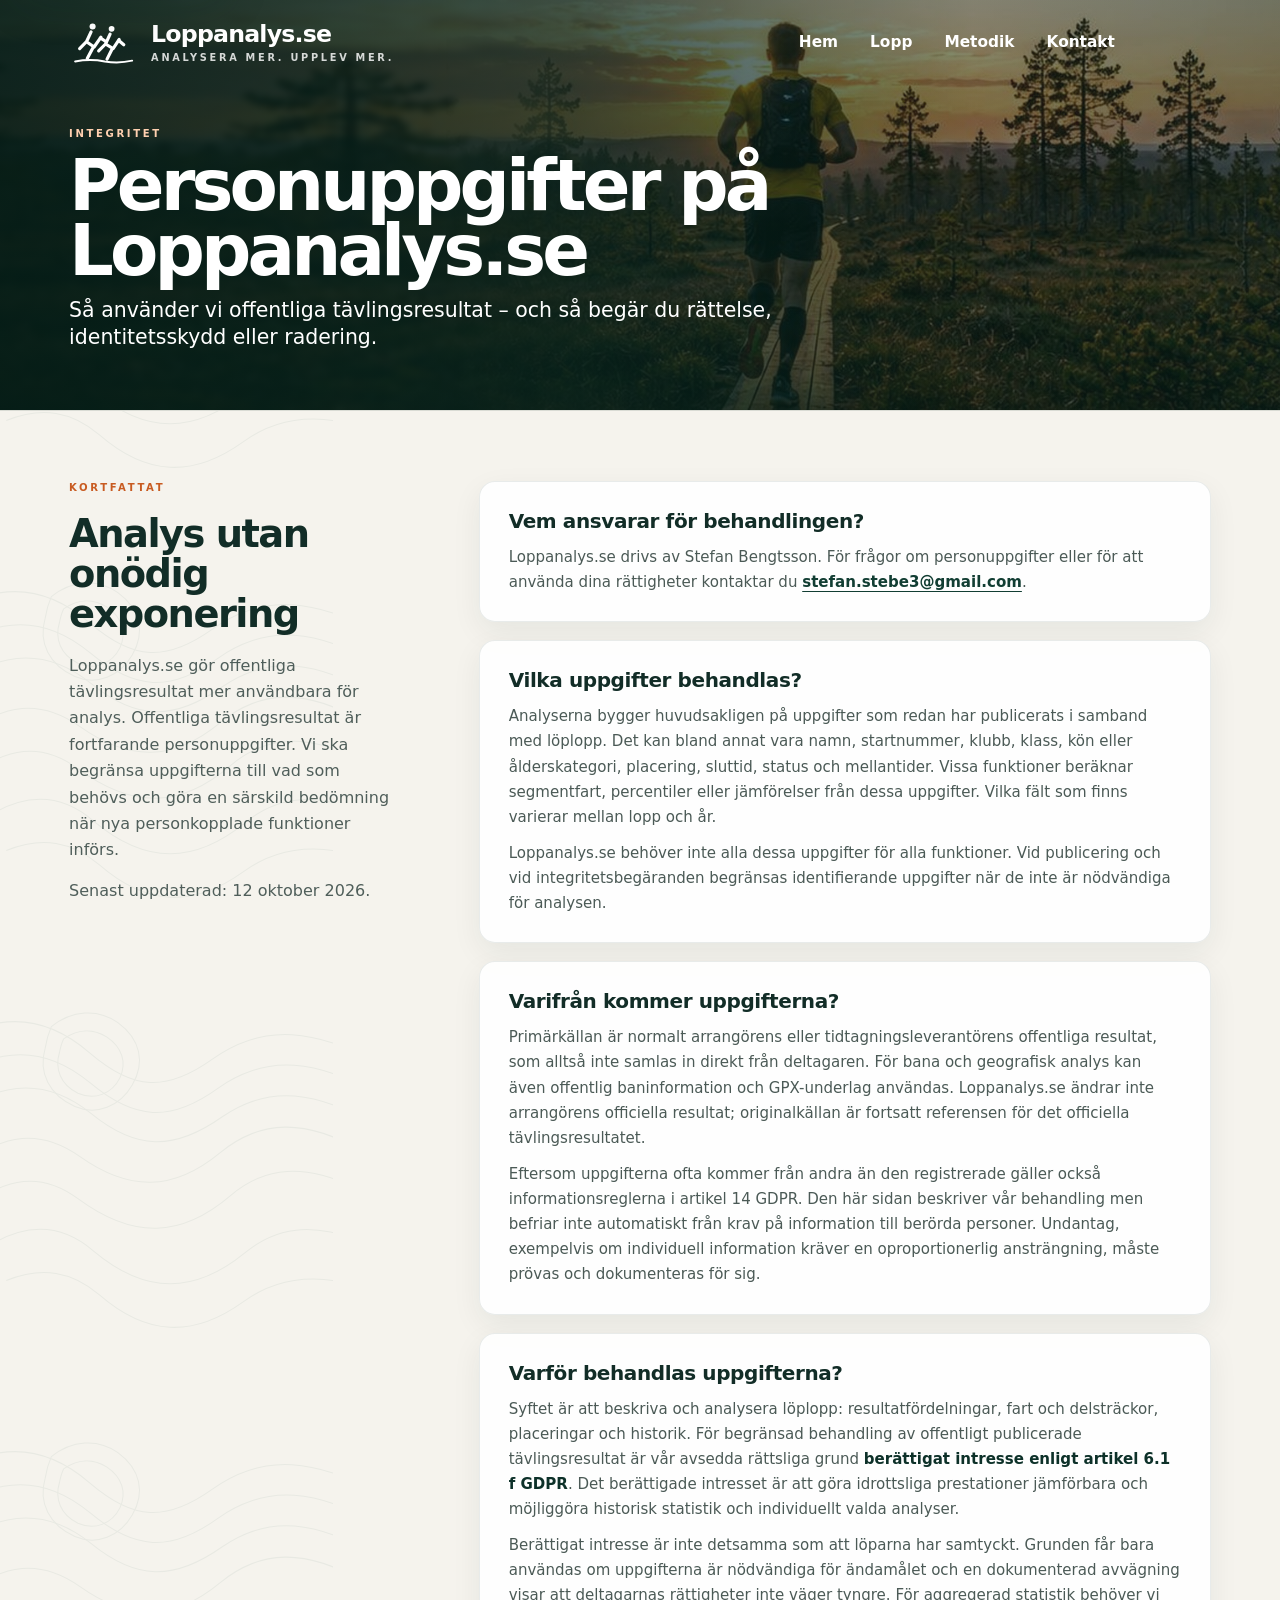
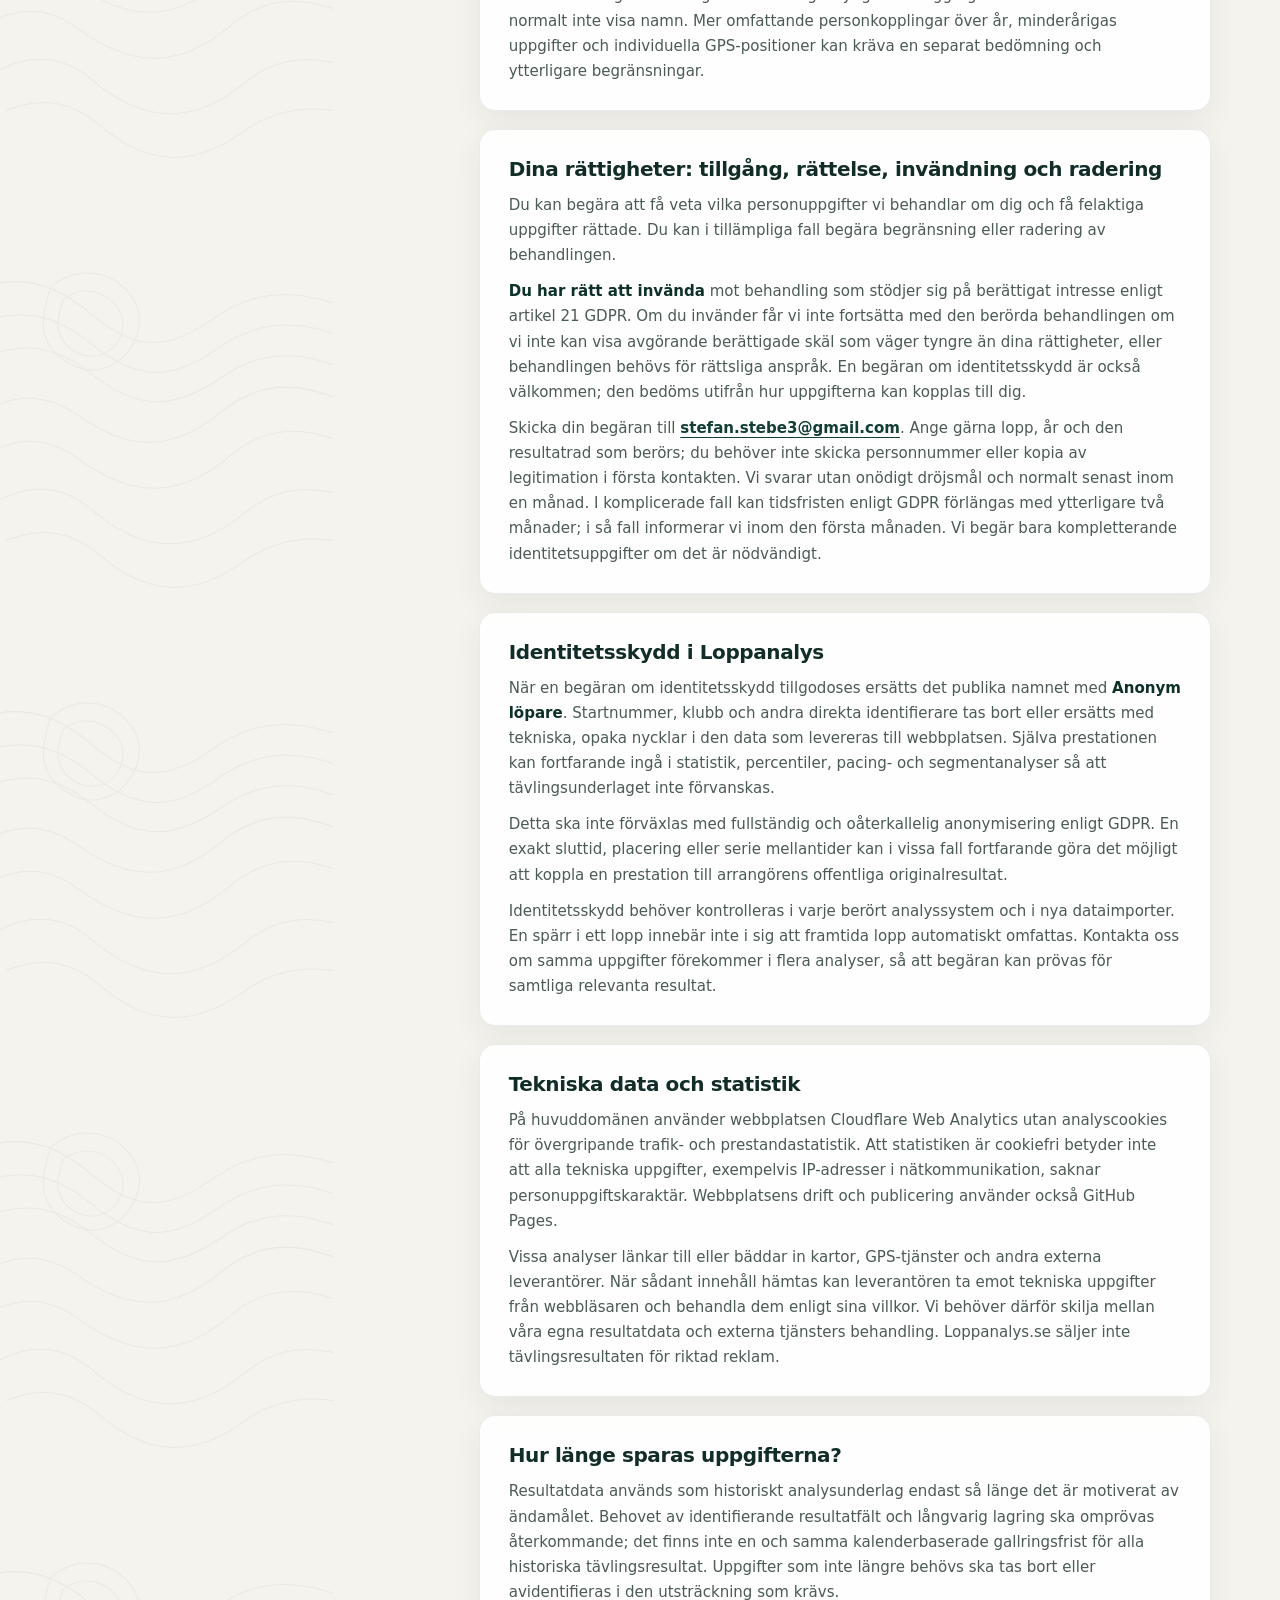
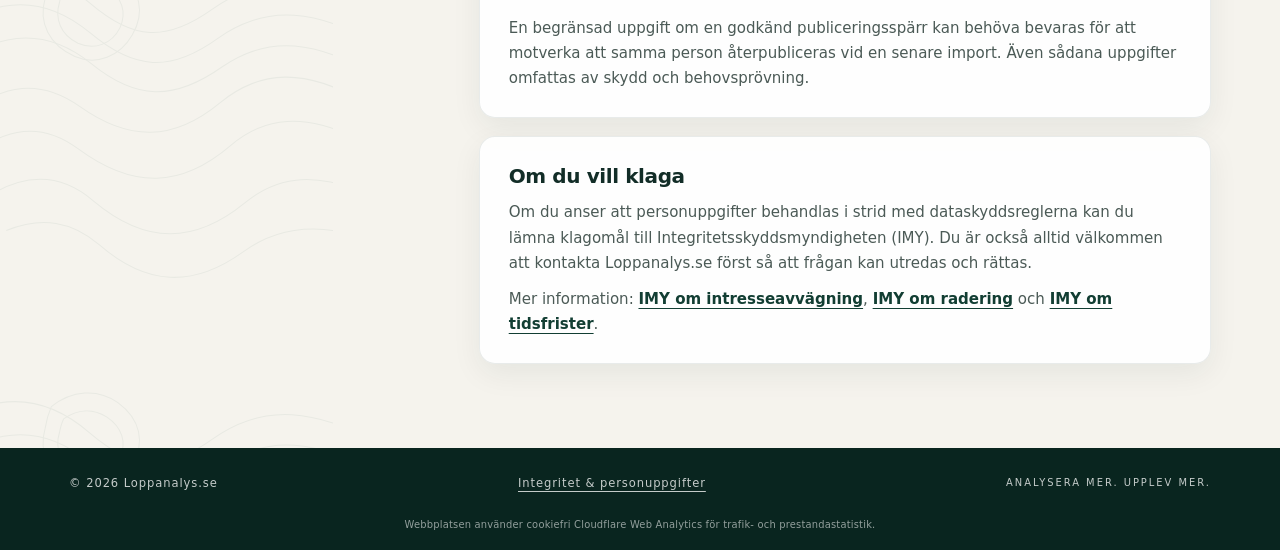
==== commit 14f1b67c: "docs: expand Loppanalys privacy information and explain legitimate interest and rights" ====
--- a/integritet/index.html
+++ b/integritet/index.html
@@ -41,8 +41,8 @@
         <aside class="privacy-summary">
           <p class="eyebrow">Kortfattat</p>
           <h2>Analys utan onödig exponering</h2>
-          <p>Loppanalys.se gör offentliga tävlingsresultat mer användbara för analys. Uppgifter som inte behövs för analysens syfte ska inte publiceras.</p>
-          <p>Senast uppdaterad: 5 oktober 2026.</p>
+          <p>Loppanalys.se gör offentliga tävlingsresultat mer användbara för analys. Offentliga tävlingsresultat är fortfarande personuppgifter. Vi ska begränsa uppgifterna till vad som behövs och göra en särskild bedömning när nya personkopplade funktioner införs.</p>
+          <p>Senast uppdaterad: 12 oktober 2026.</p>
         </aside>
 
         <div class="privacy-content">
@@ -53,41 +53,41 @@
 
           <section>
             <h2>Vilka uppgifter behandlas?</h2>
-            <p>Analyserna bygger huvudsakligen på uppgifter som redan har publicerats i samband med löplopp. Det kan bland annat vara namn, startnummer, klubb, klass, kön eller ålderskategori, placering, sluttid och mellantider. Vilka fält som finns varierar mellan lopp och år.</p>
+            <p>Analyserna bygger huvudsakligen på uppgifter som redan har publicerats i samband med löplopp. Det kan bland annat vara namn, startnummer, klubb, klass, kön eller ålderskategori, placering, sluttid, status och mellantider. Vissa funktioner beräknar segmentfart, percentiler eller jämförelser från dessa uppgifter. Vilka fält som finns varierar mellan lopp och år.</p>
             <p>Loppanalys.se behöver inte alla dessa uppgifter för alla funktioner. Vid publicering och vid integritetsbegäranden begränsas identifierande uppgifter när de inte är nödvändiga för analysen.</p>
           </section>
 
           <section>
             <h2>Varifrån kommer uppgifterna?</h2>
-            <p>Primärkällan är normalt arrangörens eller tidtagningsleverantörens offentliga resultat. För bana och geografisk analys kan även offentligt publicerad baninformation och GPX-data användas. Loppanalys.se ändrar inte arrangörens officiella resultat; originalkällan är fortsatt referensen för det officiella tävlingsresultatet.</p>
+            <p>Primärkällan är normalt arrangörens eller tidtagningsleverantörens offentliga resultat, som alltså inte samlas in direkt från deltagaren. För bana och geografisk analys kan även offentlig baninformation och GPX-underlag användas. Loppanalys.se ändrar inte arrangörens officiella resultat; originalkällan är fortsatt referensen för det officiella tävlingsresultatet.</p><p>Eftersom uppgifterna ofta kommer från andra än den registrerade gäller också informationsreglerna i artikel 14 GDPR. Den här sidan beskriver vår behandling men befriar inte automatiskt från krav på information till berörda personer. Undantag, exempelvis om individuell information kräver en oproportionerlig ansträngning, måste prövas och dokumenteras för sig.</p>
           </section>
 
           <section>
             <h2>Varför behandlas uppgifterna?</h2>
-            <p>Syftet är att beskriva och analysera löplopp: resultatfördelningar, pacing, delsträckor, placeringarnas utveckling, historik och andra idrottsrelaterade jämförelser. När behandlingen omfattas av dataskyddsförordningen utgår Loppanalys.se normalt från berättigat intresse enligt artikel 6.1 f GDPR och gör en avvägning mellan analysintresset och den registrerades integritet.</p>
+            <p>Syftet är att beskriva och analysera löplopp: resultatfördelningar, fart och delsträckor, placeringar och historik. För begränsad behandling av offentligt publicerade tävlingsresultat är vår avsedda rättsliga grund <strong>berättigat intresse enligt artikel 6.1 f GDPR</strong>. Det berättigade intresset är att göra idrottsliga prestationer jämförbara och möjliggöra historisk statistik och individuellt valda analyser.</p><p>Berättigat intresse är inte detsamma som att löparna har samtyckt. Grunden får bara användas om uppgifterna är nödvändiga för ändamålet och en dokumenterad avvägning visar att deltagarnas rättigheter inte väger tyngre. För aggregerad statistik behöver vi normalt inte visa namn. Mer omfattande personkopplingar över år, minderårigas uppgifter och individuella GPS-positioner kan kräva en separat bedömning och ytterligare begränsningar.</p>
           </section>
 
           <section>
-            <h2>Invändning, rättelse och radering</h2>
-            <p>Du kan kontakta Loppanalys.se om uppgifter om dig är felaktiga eller om du vill invända mot behandlingen. Du kan också begära radering när förutsättningarna för sådan rätt finns. En begäran bedöms utifrån omständigheterna och gällande dataskyddsregler.</p>
-            <p>Vi svarar utan onödigt dröjsmål och normalt senast inom en månad. I komplicerade fall kan tidsfristen enligt GDPR förlängas med ytterligare två månader; i så fall informerar vi om det inom den första månaden. För att undvika att ändra fel persons uppgifter kan vi behöva be om tillräcklig information för att identifiera rätt tävlingsresultat.</p>
+            <h2>Dina rättigheter: tillgång, rättelse, invändning och radering</h2>
+            <p>Du kan begära att få veta vilka personuppgifter vi behandlar om dig och få felaktiga uppgifter rättade. Du kan i tillämpliga fall begära begränsning eller radering av behandlingen.</p><p><strong>Du har rätt att invända</strong> mot behandling som stödjer sig på berättigat intresse enligt artikel 21 GDPR. Om du invänder får vi inte fortsätta med den berörda behandlingen om vi inte kan visa avgörande berättigade skäl som väger tyngre än dina rättigheter, eller behandlingen behövs för rättsliga anspråk. En begäran om identitetsskydd är också välkommen; den bedöms utifrån hur uppgifterna kan kopplas till dig.</p>
+            <p>Skicka din begäran till <a href="mailto:stefan.stebe3@gmail.com?subject=Personuppgifter%20Loppanalys">stefan.stebe3@gmail.com</a>. Ange gärna lopp, år och den resultatrad som berörs; du behöver inte skicka personnummer eller kopia av legitimation i första kontakten. Vi svarar utan onödigt dröjsmål och normalt senast inom en månad. I komplicerade fall kan tidsfristen enligt GDPR förlängas med ytterligare två månader; i så fall informerar vi inom den första månaden. Vi begär bara kompletterande identitetsuppgifter om det är nödvändigt.</p>
           </section>
 
           <section>
             <h2>Identitetsskydd i Loppanalys</h2>
             <p>När en begäran om identitetsskydd tillgodoses ersätts det publika namnet med <strong>Anonym löpare</strong>. Startnummer, klubb och andra direkta identifierare tas bort eller ersätts med tekniska, opaka nycklar i den data som levereras till webbplatsen. Själva prestationen kan fortfarande ingå i statistik, percentiler, pacing- och segmentanalyser så att tävlingsunderlaget inte förvanskas.</p>
             <p>Detta ska inte förväxlas med fullständig och oåterkallelig anonymisering enligt GDPR. En exakt sluttid, placering eller serie mellantider kan i vissa fall fortfarande göra det möjligt att koppla en prestation till arrangörens offentliga originalresultat.</p>
-            <p>Identitetsskyddet tillämpas i Loppanalys analyser där personen kan matchas med tillräcklig säkerhet.</p>
+            <p>Identitetsskydd behöver kontrolleras i varje berört analyssystem och i nya dataimporter. En spärr i ett lopp innebär inte i sig att framtida lopp automatiskt omfattas. Kontakta oss om samma uppgifter förekommer i flera analyser, så att begäran kan prövas för samtliga relevanta resultat.</p>
           </section>
 
           <section>
             <h2>Tekniska data och statistik</h2>
-            <p>Webbplatsen använder cookiefri Cloudflare Web Analytics för övergripande trafik- och prestandastatistik. Loppanalys.se säljer inte personuppgifter och använder inte tävlingsresultaten för riktad reklam.</p>
+            <p>På huvuddomänen använder webbplatsen Cloudflare Web Analytics utan analyscookies för övergripande trafik- och prestandastatistik. Att statistiken är cookiefri betyder inte att alla tekniska uppgifter, exempelvis IP-adresser i nätkommunikation, saknar personuppgiftskaraktär. Webbplatsens drift och publicering använder också GitHub Pages.</p><p>Vissa analyser länkar till eller bäddar in kartor, GPS-tjänster och andra externa leverantörer. När sådant innehåll hämtas kan leverantören ta emot tekniska uppgifter från webbläsaren och behandla dem enligt sina villkor. Vi behöver därför skilja mellan våra egna resultatdata och externa tjänsters behandling. Loppanalys.se säljer inte tävlingsresultaten för riktad reklam.</p>
           </section>
 
           <section>
             <h2>Hur länge sparas uppgifterna?</h2>
-            <p>Resultatdata används som historiskt analysunderlag så länge de behövs för de publicerade analyserna. Integritetsbegränsningar och publiceringsspärrar bevaras så att en senare ombyggnad av ett analysverktyg inte återpublicerar en identitet som har spärrats.</p>
+            <p>Resultatdata används som historiskt analysunderlag endast så länge det är motiverat av ändamålet. Behovet av identifierande resultatfält och långvarig lagring ska omprövas återkommande; det finns inte en och samma kalenderbaserade gallringsfrist för alla historiska tävlingsresultat. Uppgifter som inte längre behövs ska tas bort eller avidentifieras i den utsträckning som krävs.</p><p>En begränsad uppgift om en godkänd publiceringsspärr kan behöva bevaras för att motverka att samma person återpubliceras vid en senare import. Även sådana uppgifter omfattas av skydd och behovsprövning.</p>
           </section>
 
           <section>
--- a/styles.css
+++ b/styles.css
@@ -547,3 +547,30 @@
   .privacy-hero{height:460px;min-height:460px}
   .privacy-content section{padding:24px 21px 23px}
 }
+
+
+/* Homepage race carousel */
+.race-carousel{position:relative;min-width:0}
+.race-grid-scroll{
+  display:grid;grid-auto-flow:column;grid-auto-columns:minmax(245px,calc((100% - 36px)/3));
+  grid-template-columns:none;overflow-x:auto;overscroll-behavior-inline:contain;
+  scroll-snap-type:x mandatory;scroll-behavior:smooth;scrollbar-width:thin;
+  padding:4px 2px 12px;gap:18px
+}
+.race-grid-scroll .race-card{scroll-snap-align:start}
+.race-scroll{
+  position:absolute;z-index:5;top:50%;transform:translateY(-50%);
+  width:42px;height:42px;border:1px solid rgba(18,45,39,.12);border-radius:50%;
+  background:rgba(255,255,255,.96);color:var(--pine-900);box-shadow:0 8px 24px rgba(13,49,41,.15);
+  cursor:pointer;font-size:1.2rem;font-weight:800;display:grid;place-items:center
+}
+.race-scroll:hover,.race-scroll:focus-visible{background:var(--orange)}
+.race-scroll:disabled{opacity:.3;cursor:default;background:rgba(255,255,255,.9)}
+.race-scroll-prev{left:-21px}.race-scroll-next{right:-21px}
+@media (max-width:1120px){
+  .race-grid-scroll{grid-auto-columns:minmax(245px,calc((100% - 18px)/2))}
+}
+@media (max-width:720px){
+  .race-grid-scroll{grid-auto-columns:min(86vw,330px);padding-inline:2px}
+  .race-scroll{display:none}
+}
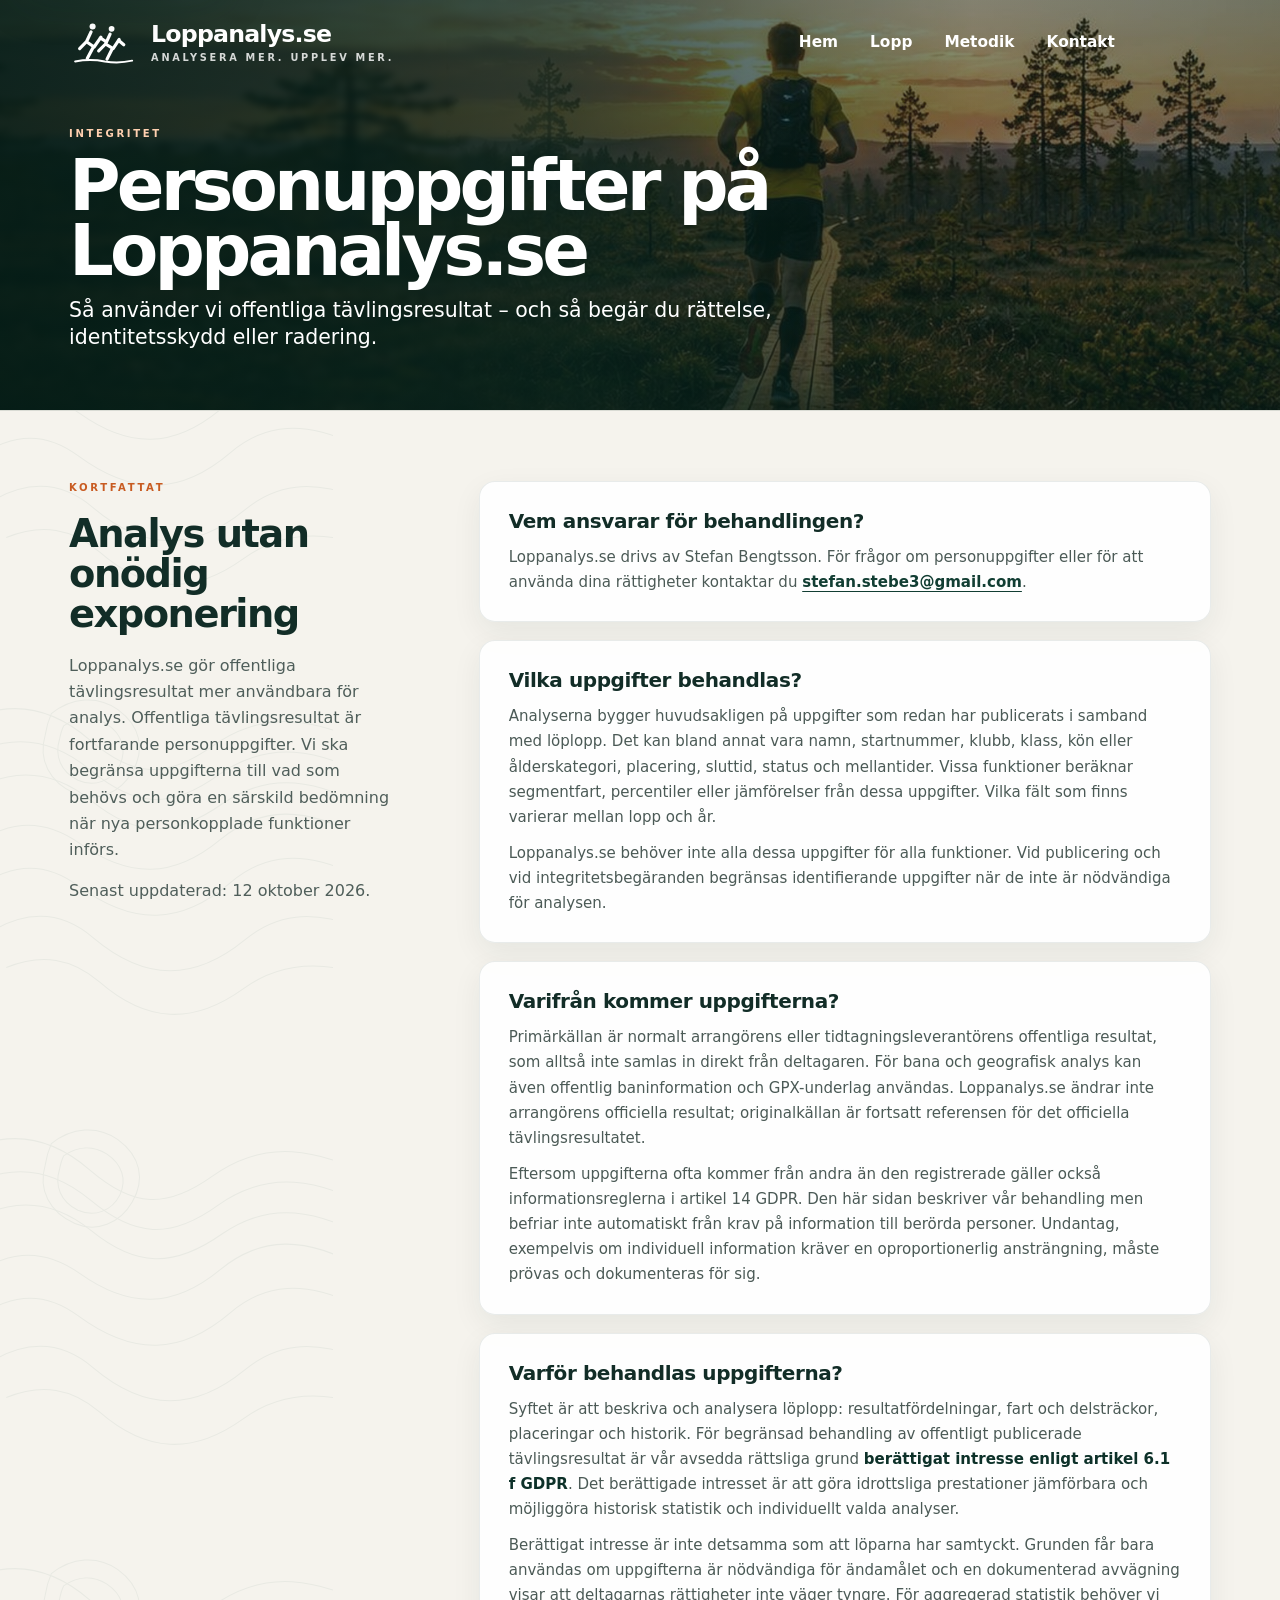
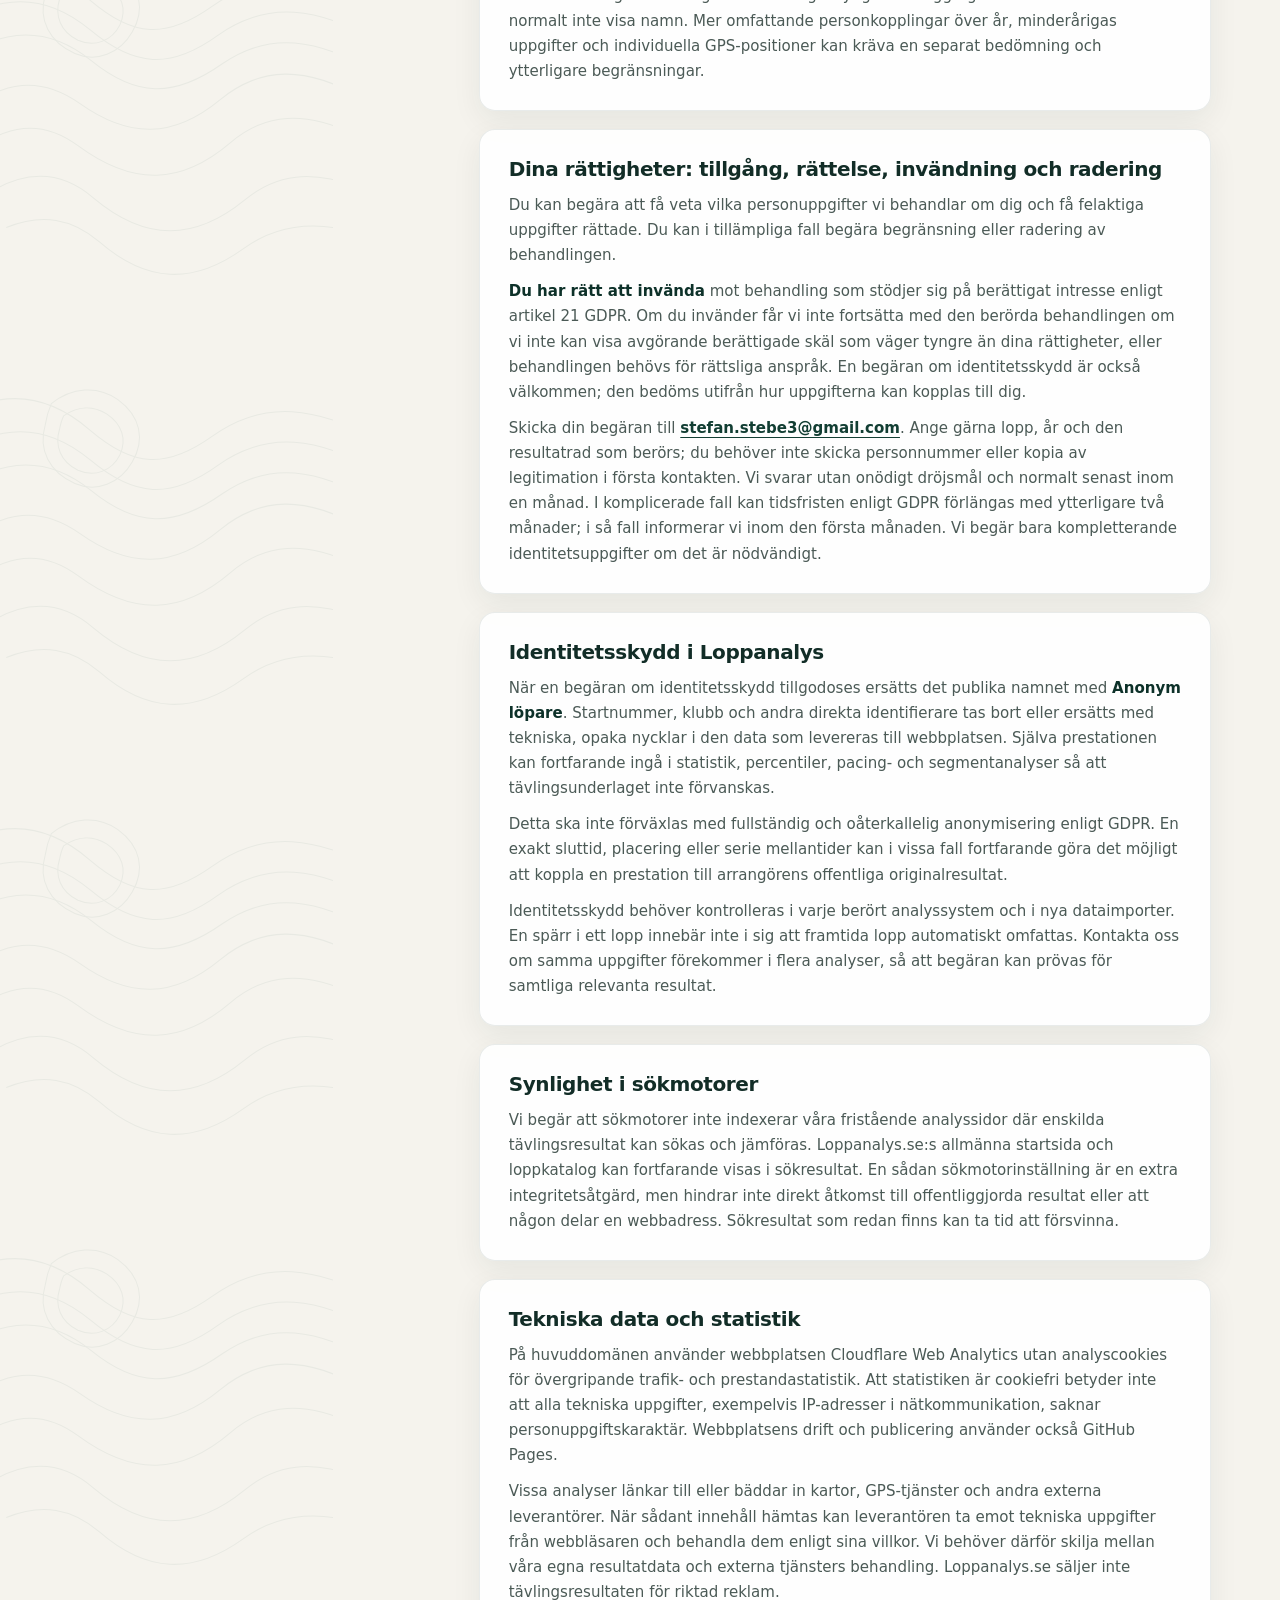
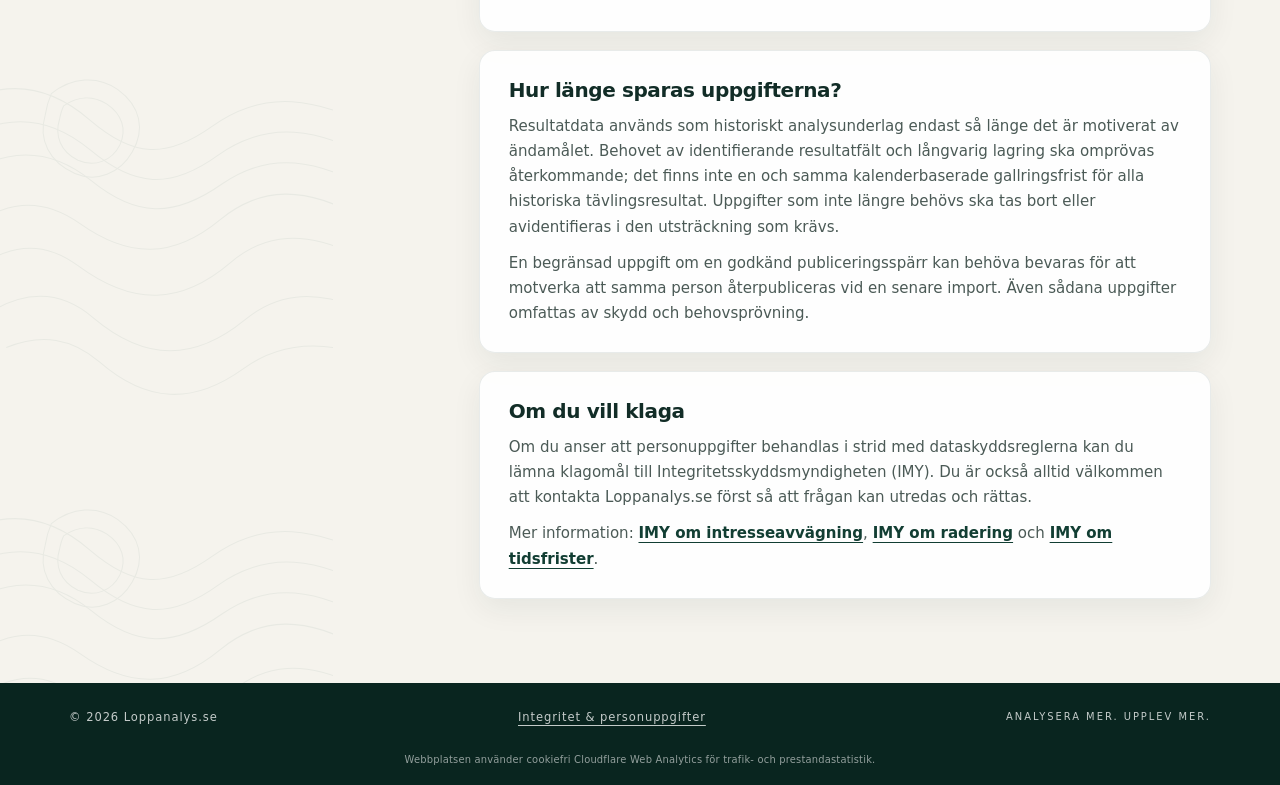
==== commit a39551cc: "docs: describe reduced search engine exposure and its GDPR limitations" ====
--- a/integritet/index.html
+++ b/integritet/index.html
@@ -81,6 +81,11 @@
           </section>
 
           <section>
+            <h2>Synlighet i sökmotorer</h2>
+            <p>Vi begär att sökmotorer inte indexerar våra fristående analyssidor där enskilda tävlingsresultat kan sökas och jämföras. Loppanalys.se:s allmänna startsida och loppkatalog kan fortfarande visas i sökresultat. En sådan sökmotorinställning är en extra integritetsåtgärd, men hindrar inte direkt åtkomst till offentliggjorda resultat eller att någon delar en webbadress. Sökresultat som redan finns kan ta tid att försvinna.</p>
+          </section>
+
+          <section>
             <h2>Tekniska data och statistik</h2>
             <p>På huvuddomänen använder webbplatsen Cloudflare Web Analytics utan analyscookies för övergripande trafik- och prestandastatistik. Att statistiken är cookiefri betyder inte att alla tekniska uppgifter, exempelvis IP-adresser i nätkommunikation, saknar personuppgiftskaraktär. Webbplatsens drift och publicering använder också GitHub Pages.</p><p>Vissa analyser länkar till eller bäddar in kartor, GPS-tjänster och andra externa leverantörer. När sådant innehåll hämtas kan leverantören ta emot tekniska uppgifter från webbläsaren och behandla dem enligt sina villkor. Vi behöver därför skilja mellan våra egna resultatdata och externa tjänsters behandling. Loppanalys.se säljer inte tävlingsresultaten för riktad reklam.</p>
           </section>
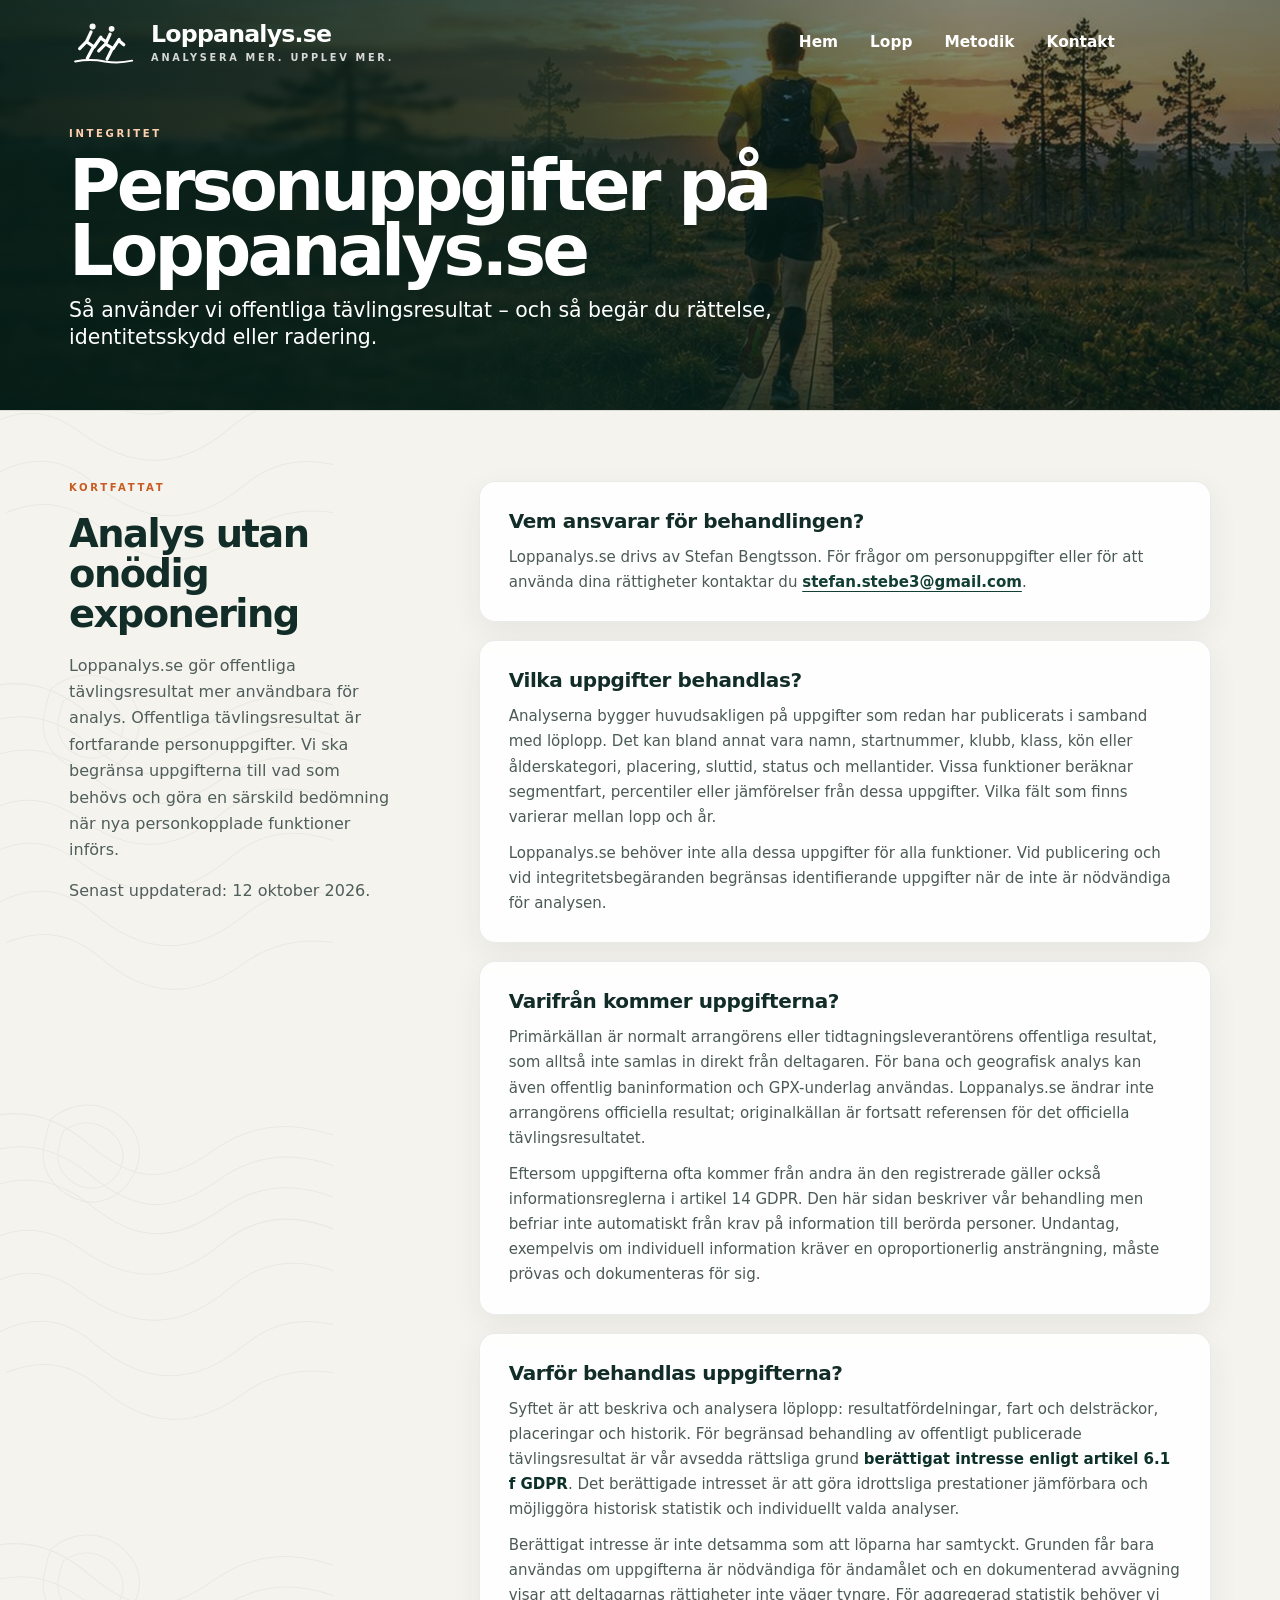
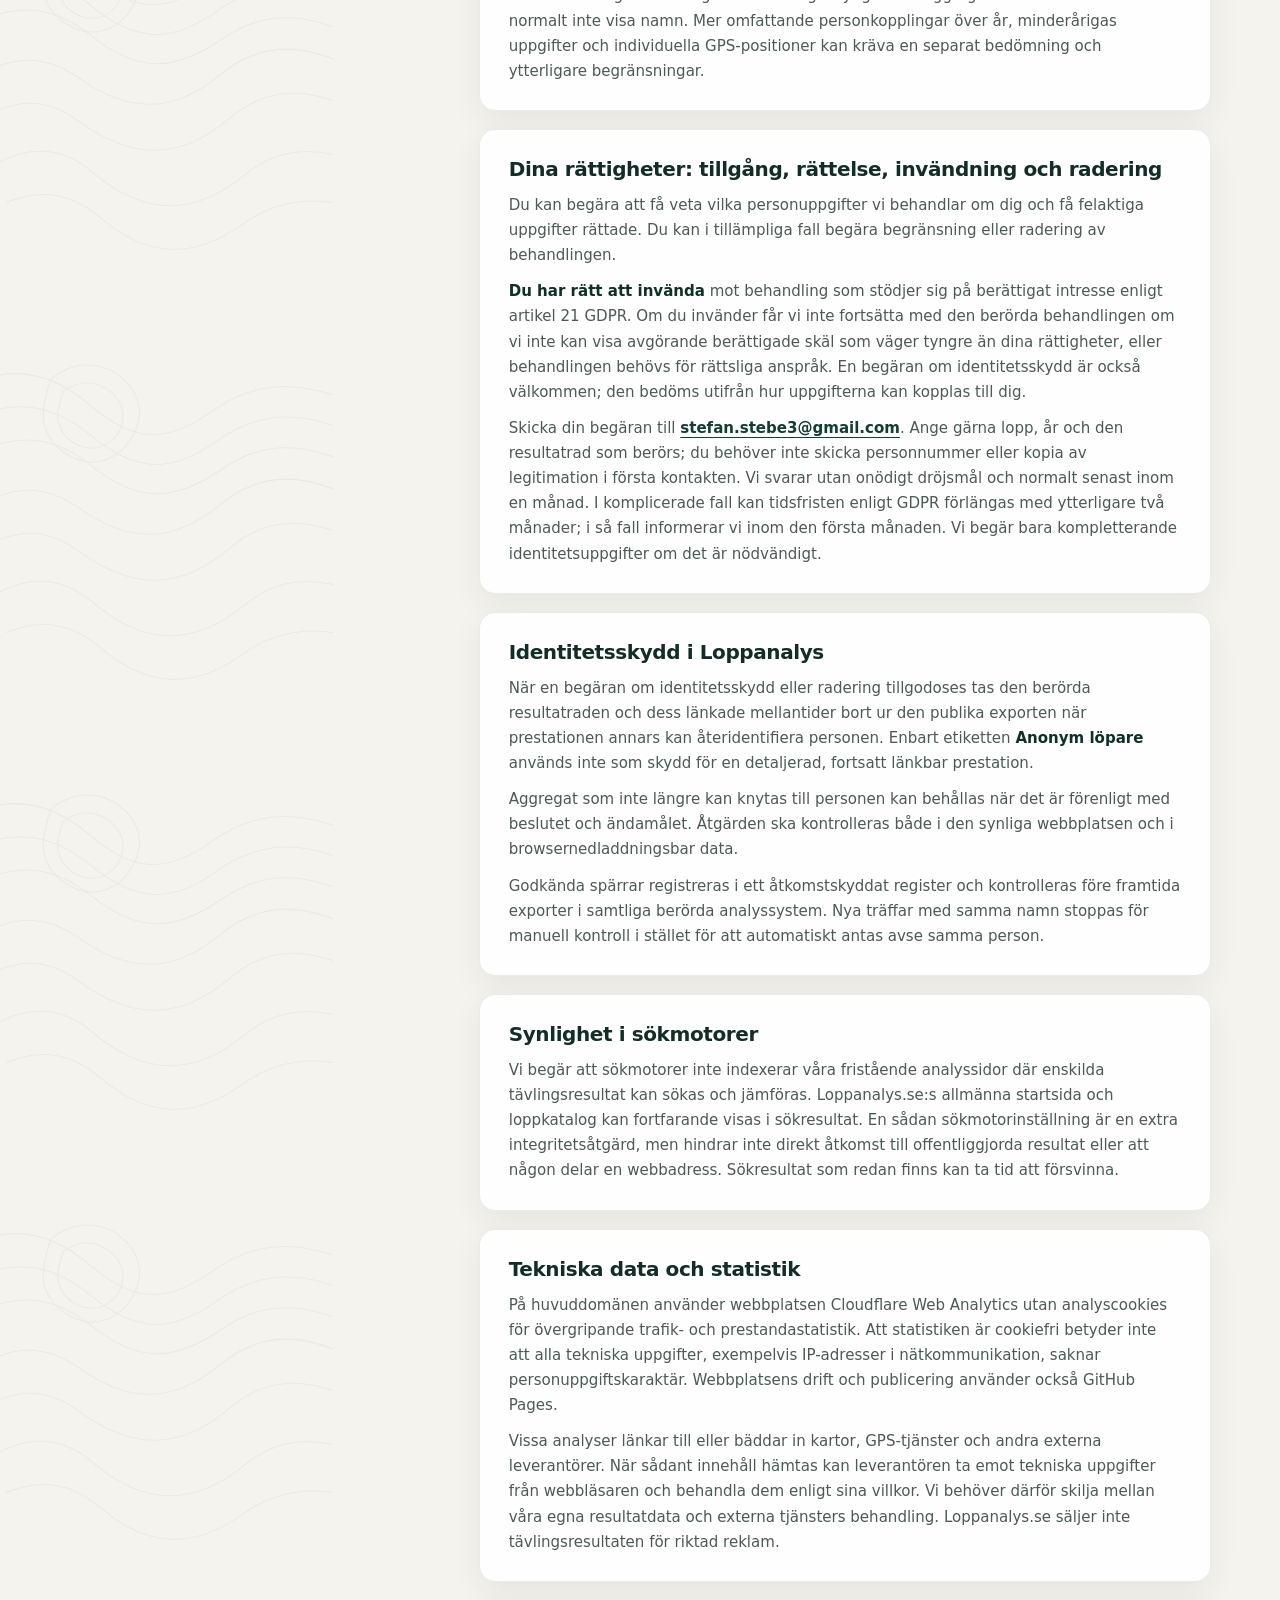
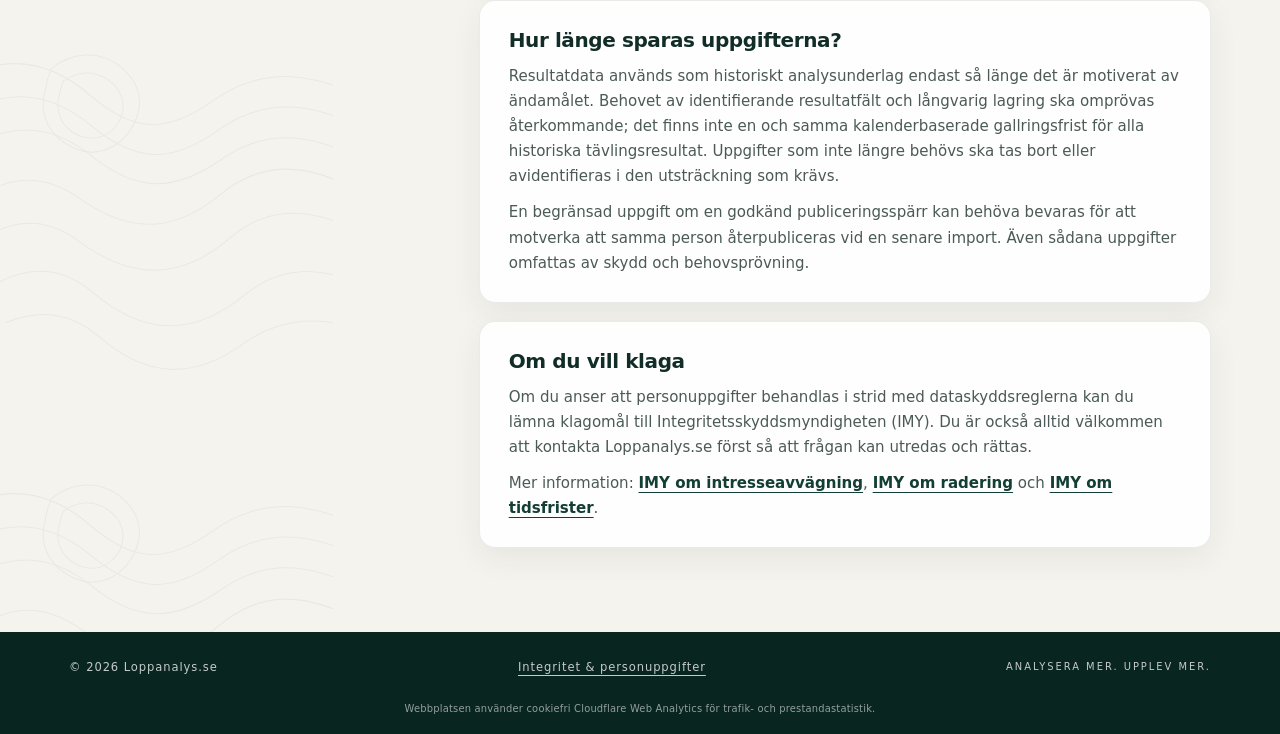
==== commit 9f83111e: "Complete GDPR governance and private registry operations" ====
--- a/integritet/index.html
+++ b/integritet/index.html
@@ -75,9 +75,9 @@
 
           <section>
             <h2>Identitetsskydd i Loppanalys</h2>
-            <p>När en begäran om identitetsskydd tillgodoses ersätts det publika namnet med <strong>Anonym löpare</strong>. Startnummer, klubb och andra direkta identifierare tas bort eller ersätts med tekniska, opaka nycklar i den data som levereras till webbplatsen. Själva prestationen kan fortfarande ingå i statistik, percentiler, pacing- och segmentanalyser så att tävlingsunderlaget inte förvanskas.</p>
-            <p>Detta ska inte förväxlas med fullständig och oåterkallelig anonymisering enligt GDPR. En exakt sluttid, placering eller serie mellantider kan i vissa fall fortfarande göra det möjligt att koppla en prestation till arrangörens offentliga originalresultat.</p>
-            <p>Identitetsskydd behöver kontrolleras i varje berört analyssystem och i nya dataimporter. En spärr i ett lopp innebär inte i sig att framtida lopp automatiskt omfattas. Kontakta oss om samma uppgifter förekommer i flera analyser, så att begäran kan prövas för samtliga relevanta resultat.</p>
+            <p>När en begäran om identitetsskydd eller radering tillgodoses tas den berörda resultatraden och dess länkade mellantider bort ur den publika exporten när prestationen annars kan återidentifiera personen. Enbart etiketten <strong>Anonym löpare</strong> används inte som skydd för en detaljerad, fortsatt länkbar prestation.</p>
+            <p>Aggregat som inte längre kan knytas till personen kan behållas när det är förenligt med beslutet och ändamålet. Åtgärden ska kontrolleras både i den synliga webbplatsen och i browsernedladdningsbar data.</p>
+            <p>Godkända spärrar registreras i ett åtkomstskyddat register och kontrolleras före framtida exporter i samtliga berörda analyssystem. Nya träffar med samma namn stoppas för manuell kontroll i stället för att automatiskt antas avse samma person.</p>
           </section>
 
           <section>
